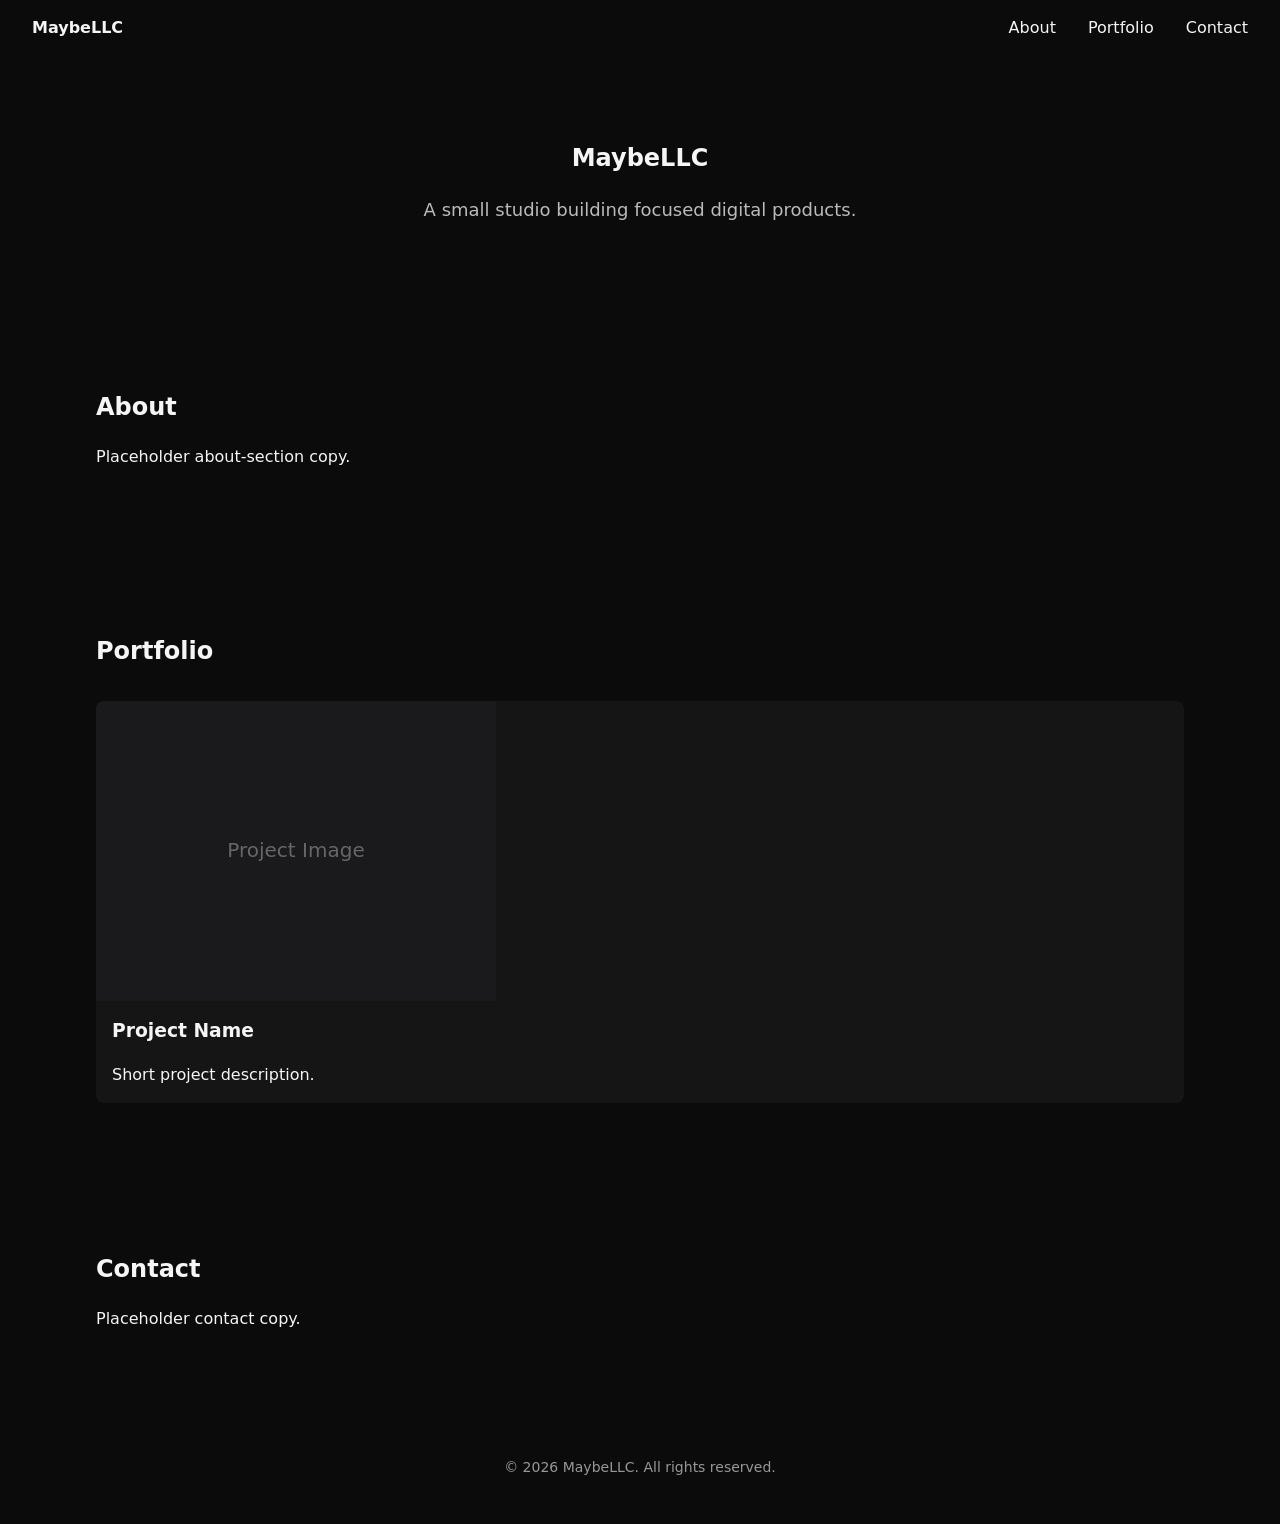
==== index.html @ 2d312c12 "chore: scaffold MaybeLLC.com static site Initial project structure: SEO-baseline single-page HTML/CS" ====
<!doctype html>
<html lang="en">
<head>
  <meta charset="UTF-8">
  <meta name="viewport" content="width=device-width, initial-scale=1.0">
  <title>MaybeLLC — Portfolio &amp; Projects</title>
  <meta name="description" content="MaybeLLC is a small studio building focused digital products. Explore our portfolio of projects and get in touch.">
  <link rel="canonical" href="https://maybellc.com/">

  <!-- Open Graph -->
  <meta property="og:type" content="website">
  <meta property="og:title" content="MaybeLLC — Portfolio &amp; Projects">
  <meta property="og:description" content="MaybeLLC is a small studio building focused digital products. Explore our portfolio of projects and get in touch.">
  <meta property="og:url" content="https://maybellc.com/">
  <meta property="og:image" content="https://maybellc.com/assets/images/og-cover.jpg">
  <meta property="og:site_name" content="MaybeLLC">

  <!-- Twitter Card -->
  <meta name="twitter:card" content="summary_large_image">
  <meta name="twitter:title" content="MaybeLLC — Portfolio &amp; Projects">
  <meta name="twitter:description" content="MaybeLLC is a small studio building focused digital products. Explore our portfolio of projects and get in touch.">
  <meta name="twitter:image" content="https://maybellc.com/assets/images/og-cover.jpg">

  <!-- Icons / manifest -->
  <link rel="icon" href="/assets/images/favicon.ico" sizes="any">
  <link rel="icon" href="/assets/images/favicon.svg" type="image/svg+xml">
  <link rel="apple-touch-icon" href="/assets/images/apple-touch-icon.png">
  <link rel="manifest" href="/site.webmanifest">
  <meta name="theme-color" content="#0b0b0c">

  <link rel="stylesheet" href="/assets/css/styles.css">

  <!-- JSON-LD: Organization -->
  <script type="application/ld+json">
  {
    "@context": "https://schema.org",
    "@type": "Organization",
    "name": "MaybeLLC",
    "url": "https://maybellc.com/",
    "logo": "https://maybellc.com/assets/images/logo.png"
  }
  </script>
</head>
<body>
  <a class="skip-link" href="#main">Skip to content</a>

  <header class="site-header">
    <nav class="site-nav" aria-label="Primary">
      <a class="site-nav__brand" href="#top">MaybeLLC</a>
      <ul class="site-nav__links">
        <li><a href="#about">About</a></li>
        <li><a href="#portfolio">Portfolio</a></li>
        <li><a href="#contact">Contact</a></li>
      </ul>
    </nav>
  </header>

  <main id="main">
    <section id="top" class="hero">
      <h1>MaybeLLC</h1>
      <p class="hero__tagline"><!-- TODO(content): replace with real tagline — see TODO.md --> A small studio building focused digital products.</p>
    </section>

    <section id="about" class="about">
      <h2>About</h2>
      <p><!-- TODO(content): replace with real about copy — see TODO.md --> Placeholder about-section copy.</p>
    </section>

    <section id="portfolio" class="portfolio">
      <h2>Portfolio</h2>
      <ul class="portfolio__grid">
        <!-- TODO(content): replace with real projects — see TODO.md -->
        <li class="portfolio__item">
          <img src="/assets/images/portfolio/placeholder.svg" alt="Project placeholder" width="400" height="300">
          <h3>Project Name</h3>
          <p>Short project description.</p>
        </li>
      </ul>
    </section>

    <section id="contact" class="contact">
      <h2>Contact</h2>
      <p><!-- TODO(content): replace with real contact details — see TODO.md --> Placeholder contact copy.</p>
    </section>
  </main>

  <footer class="site-footer">
    <p>&copy; <span id="year">2026</span> MaybeLLC. All rights reserved.</p>
  </footer>

  <script src="/assets/js/main.js" defer></script>
</body>
</html>
---- assets/css/styles.css ----
/* MaybeLLC.com — base styles.
   Palette/spacing/typography are placeholders until the Claude Design
   mockup is imported (see docs/DECISIONS.md D-01 and STATUS.md). */

:root {
  --color-bg: #0b0b0c;
  --color-fg: #f5f5f5;
  --color-accent: #4f8cff;
  --space-1: 0.5rem;
  --space-2: 1rem;
  --space-3: 2rem;
  --space-4: 4rem;
  --font-body: system-ui, -apple-system, "Segoe UI", Roboto, sans-serif;
}

* {
  box-sizing: border-box;
}

html {
  scroll-behavior: smooth;
}

body {
  margin: 0;
  font-family: var(--font-body);
  background: var(--color-bg);
  color: var(--color-fg);
  line-height: 1.5;
}

img {
  max-width: 100%;
  height: auto;
  display: block;
}

.skip-link {
  position: absolute;
  left: -9999px;
  top: auto;
}
.skip-link:focus {
  left: var(--space-2);
  top: var(--space-2);
  background: var(--color-accent);
  color: #fff;
  padding: var(--space-1) var(--space-2);
  z-index: 100;
}

.site-header {
  padding: var(--space-2) var(--space-3);
}

.site-nav {
  display: flex;
  align-items: center;
  justify-content: space-between;
  flex-wrap: wrap;
  gap: var(--space-2);
}

.site-nav__brand {
  color: inherit;
  text-decoration: none;
  font-weight: 700;
}

.site-nav__links {
  list-style: none;
  display: flex;
  gap: var(--space-3);
  margin: 0;
  padding: 0;
}

.site-nav__links a {
  color: inherit;
  text-decoration: none;
}
.site-nav__links a:hover,
.site-nav__links a:focus-visible {
  text-decoration: underline;
}

main section {
  padding: var(--space-4) var(--space-3);
  max-width: 72rem;
  margin: 0 auto;
}

.hero {
  text-align: center;
  padding-top: var(--space-4);
}

.hero__tagline {
  color: rgba(245, 245, 245, 0.75);
  font-size: 1.125rem;
}

.portfolio__grid {
  list-style: none;
  display: grid;
  grid-template-columns: repeat(auto-fit, minmax(16rem, 1fr));
  gap: var(--space-3);
  margin: var(--space-3) 0 0;
  padding: 0;
}

.portfolio__item {
  background: rgba(255, 255, 255, 0.04);
  border-radius: 0.5rem;
  overflow: hidden;
}
.portfolio__item h3,
.portfolio__item p {
  padding: 0 var(--space-2);
}
.portfolio__item h3 {
  margin-top: var(--space-2);
}
.portfolio__item p {
  margin-bottom: var(--space-2);
}

.site-footer {
  text-align: center;
  padding: var(--space-3);
  color: rgba(245, 245, 245, 0.6);
  font-size: 0.875rem;
}

.not-found {
  text-align: center;
  padding: var(--space-4) var(--space-3);
}

@media (max-width: 768px) {
  .site-nav__links {
    gap: var(--space-2);
  }
  main section {
    padding: var(--space-3) var(--space-2);
  }
}
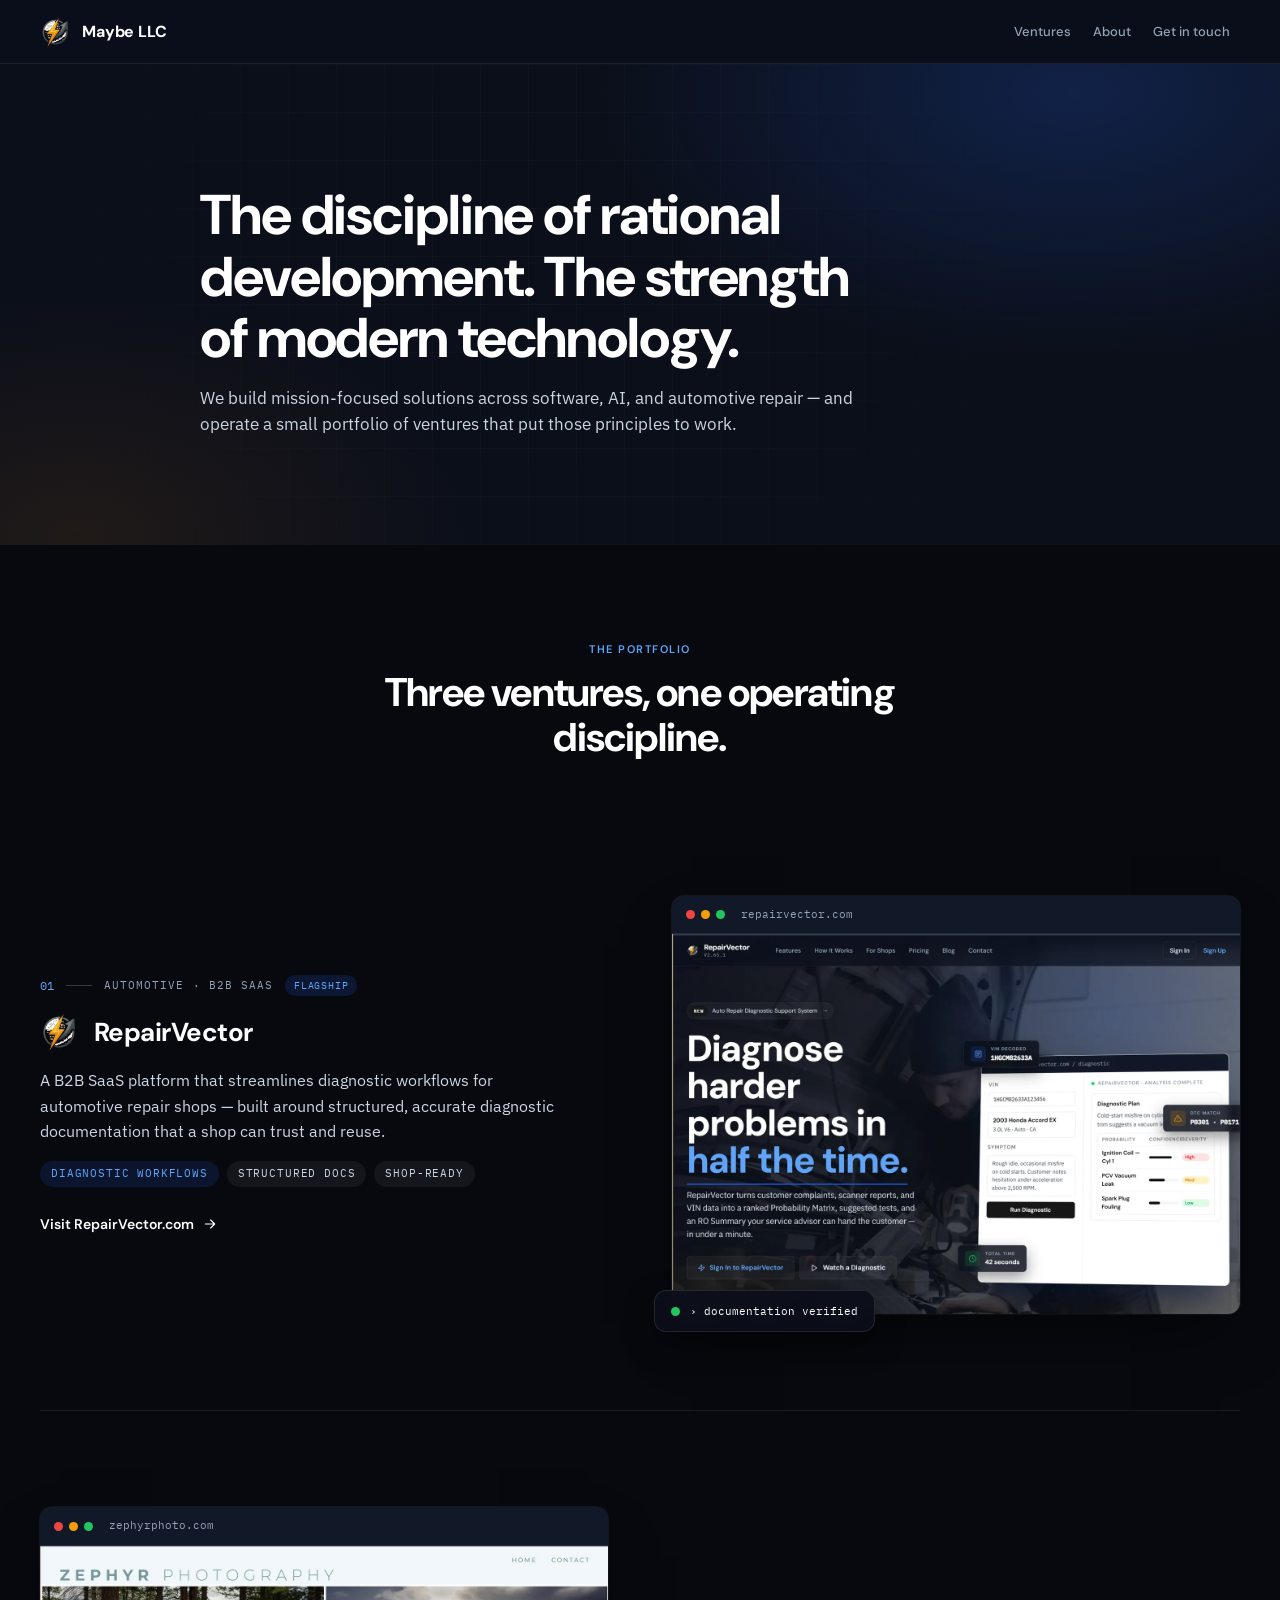
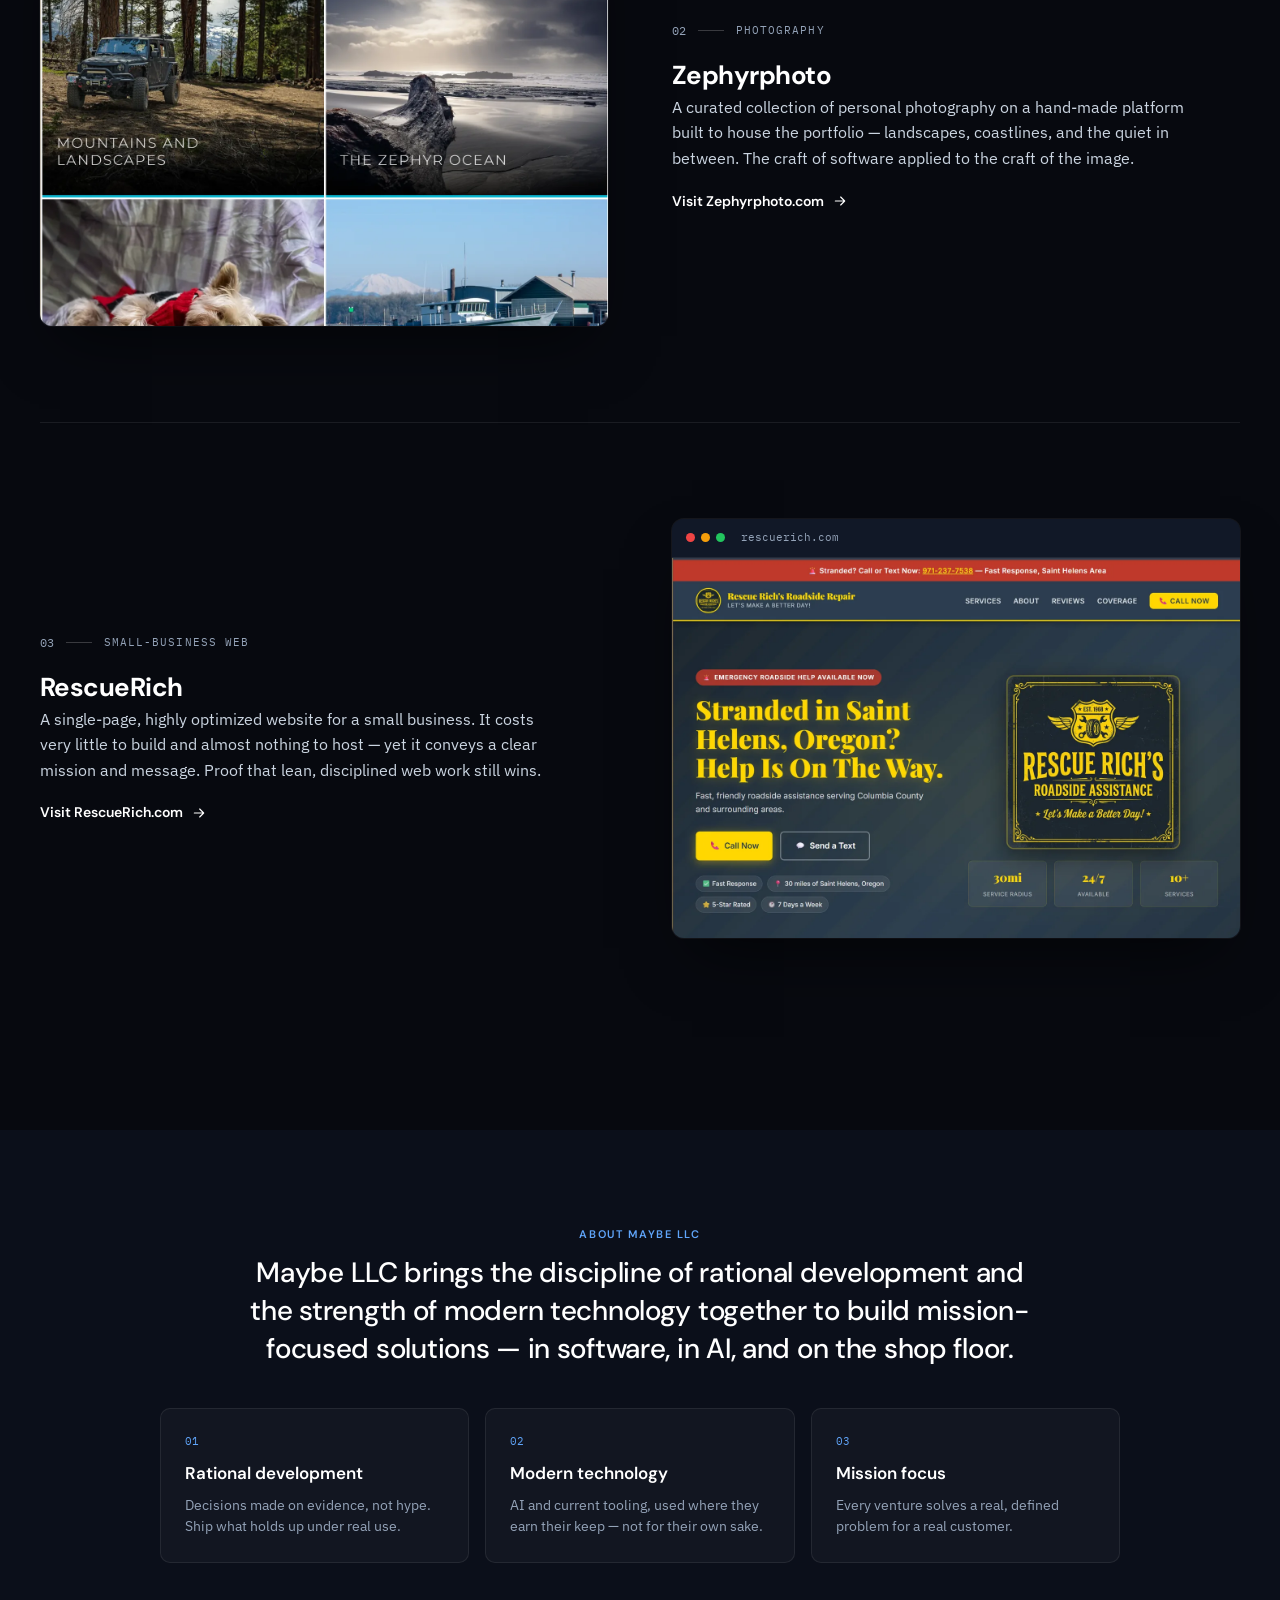
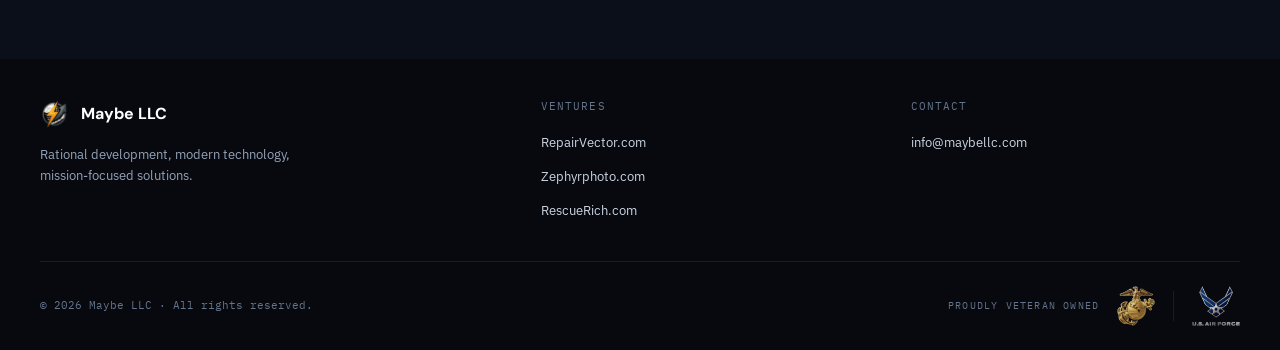
==== commit 60c4ad94: "content: add landing page files missing from prior commit The prior commit captured only the placeho" ====
--- a/index.html
+++ b/index.html
@@ -3,30 +3,35 @@
 <head>
   <meta charset="UTF-8">
   <meta name="viewport" content="width=device-width, initial-scale=1.0">
-  <title>MaybeLLC — Portfolio &amp; Projects</title>
-  <meta name="description" content="MaybeLLC is a small studio building focused digital products. Explore our portfolio of projects and get in touch.">
+  <title>Maybe LLC — Rational development, modern technology</title>
+  <meta name="description" content="Maybe LLC builds mission-focused solutions in software, AI, and automotive repair, and operates RepairVector, Zephyrphoto, and RescueRich.">
   <link rel="canonical" href="https://maybellc.com/">
 
   <!-- Open Graph -->
   <meta property="og:type" content="website">
-  <meta property="og:title" content="MaybeLLC — Portfolio &amp; Projects">
-  <meta property="og:description" content="MaybeLLC is a small studio building focused digital products. Explore our portfolio of projects and get in touch.">
+  <meta property="og:title" content="Maybe LLC — Rational development, modern technology">
+  <meta property="og:description" content="Maybe LLC builds mission-focused solutions in software, AI, and automotive repair, and operates RepairVector, Zephyrphoto, and RescueRich.">
   <meta property="og:url" content="https://maybellc.com/">
   <meta property="og:image" content="https://maybellc.com/assets/images/og-cover.jpg">
-  <meta property="og:site_name" content="MaybeLLC">
+  <meta property="og:site_name" content="Maybe LLC">
 
   <!-- Twitter Card -->
   <meta name="twitter:card" content="summary_large_image">
-  <meta name="twitter:title" content="MaybeLLC — Portfolio &amp; Projects">
-  <meta name="twitter:description" content="MaybeLLC is a small studio building focused digital products. Explore our portfolio of projects and get in touch.">
+  <meta name="twitter:title" content="Maybe LLC — Rational development, modern technology">
+  <meta name="twitter:description" content="Maybe LLC builds mission-focused solutions in software, AI, and automotive repair, and operates RepairVector, Zephyrphoto, and RescueRich.">
   <meta name="twitter:image" content="https://maybellc.com/assets/images/og-cover.jpg">
 
   <!-- Icons / manifest -->
   <link rel="icon" href="/assets/images/favicon.ico" sizes="any">
-  <link rel="icon" href="/assets/images/favicon.svg" type="image/svg+xml">
   <link rel="apple-touch-icon" href="/assets/images/apple-touch-icon.png">
   <link rel="manifest" href="/site.webmanifest">
-  <meta name="theme-color" content="#0b0b0c">
+  <meta name="theme-color" content="#0b0f1a">
+
+  <!-- Fonts: Google Fonts CDN. If unreachable the page still reads fine —
+       every font-family declaration falls back to the system sans stack. -->
+  <link rel="preconnect" href="https://fonts.googleapis.com">
+  <link rel="preconnect" href="https://fonts.gstatic.com" crossorigin>
+  <link rel="stylesheet" href="https://fonts.googleapis.com/css2?family=DM+Sans:wght@500;600;700&amp;family=IBM+Plex+Sans:wght@400;500;600&amp;family=IBM+Plex+Mono:wght@400;500&amp;display=swap">
 
   <link rel="stylesheet" href="/assets/css/styles.css">
 
@@ -35,9 +40,10 @@
   {
     "@context": "https://schema.org",
     "@type": "Organization",
-    "name": "MaybeLLC",
+    "name": "Maybe LLC",
     "url": "https://maybellc.com/",
-    "logo": "https://maybellc.com/assets/images/logo.png"
+    "logo": "https://maybellc.com/assets/images/logo.webp",
+    "email": "info@maybellc.com"
   }
   </script>
 </head>
@@ -46,46 +52,195 @@
 
   <header class="site-header">
     <nav class="site-nav" aria-label="Primary">
-      <a class="site-nav__brand" href="#top">MaybeLLC</a>
+      <a class="site-nav__brand" href="#top">
+        <img src="/assets/images/logo.webp" alt="" width="256" height="256">
+        Maybe&nbsp;LLC
+      </a>
       <ul class="site-nav__links">
+        <li><a href="#ventures">Ventures</a></li>
         <li><a href="#about">About</a></li>
-        <li><a href="#portfolio">Portfolio</a></li>
-        <li><a href="#contact">Contact</a></li>
+        <li><a href="mailto:info@maybellc.com">Get in touch</a></li>
       </ul>
     </nav>
   </header>
 
   <main id="main">
     <section id="top" class="hero">
-      <h1>MaybeLLC</h1>
-      <p class="hero__tagline"><!-- TODO(content): replace with real tagline — see TODO.md --> A small studio building focused digital products.</p>
+      <div class="hero__inner">
+        <h1 class="hero__title">The discipline of rational development. The strength of modern technology.</h1>
+        <p class="hero__lede">We build mission-focused solutions across software, AI, and automotive repair &mdash; and operate a small portfolio of ventures that put those principles to work.</p>
+      </div>
     </section>
 
-    <section id="about" class="about">
-      <h2>About</h2>
-      <p><!-- TODO(content): replace with real about copy — see TODO.md --> Placeholder about-section copy.</p>
-    </section>
-
-    <section id="portfolio" class="portfolio">
-      <h2>Portfolio</h2>
-      <ul class="portfolio__grid">
-        <!-- TODO(content): replace with real projects — see TODO.md -->
-        <li class="portfolio__item">
-          <img src="/assets/images/portfolio/placeholder.svg" alt="Project placeholder" width="400" height="300">
-          <h3>Project Name</h3>
-          <p>Short project description.</p>
+    <section id="ventures" class="section section--alt">
+      <div class="section__head">
+        <div class="eyebrow">The Portfolio</div>
+        <h2 class="section__title">Three ventures, one operating discipline.</h2>
+      </div>
+
+      <ul class="ventures__list">
+        <li>
+          <article class="venture venture--featured">
+            <div class="venture__content">
+              <div class="venture__meta">
+                <span class="venture__index">01</span>
+                <span class="venture__rule"></span>
+                <span class="venture__category">Automotive &middot; B2B SaaS</span>
+                <span class="venture__flag">Flagship</span>
+              </div>
+              <div class="venture__brand">
+                <img src="/assets/images/logo.webp" alt="" width="256" height="256">
+                <h3 class="venture__title">RepairVector</h3>
+              </div>
+              <p class="venture__desc">A B2B SaaS platform that streamlines diagnostic workflows for automotive repair shops &mdash; built around structured, accurate diagnostic documentation that a shop can trust and reuse.</p>
+              <ul class="venture__tags">
+                <li>Diagnostic Workflows</li>
+                <li>Structured Docs</li>
+                <li>Shop-ready</li>
+              </ul>
+              <a class="venture__link" href="https://repairvector.com" target="_blank" rel="noopener">
+                Visit RepairVector.com
+                <svg width="16" height="16" viewBox="0 0 24 24" fill="none" stroke="currentColor" stroke-width="1.75" stroke-linecap="round" stroke-linejoin="round" aria-hidden="true"><path d="M5 12h14M13 6l6 6-6 6"/></svg>
+              </a>
+            </div>
+            <div class="venture__preview">
+              <div class="venture__frame">
+                <div class="venture__browser-bar">
+                  <span class="venture__dot venture__dot--fault"></span>
+                  <span class="venture__dot venture__dot--signal"></span>
+                  <span class="venture__dot venture__dot--clear"></span>
+                  <span class="venture__url">repairvector.com</span>
+                </div>
+                <img src="/assets/images/portfolio/repairvector.webp" alt="RepairVector diagnostic platform" width="1400" height="1147">
+              </div>
+              <div class="venture__badge">
+                <span class="venture__dot venture__dot--clear"></span>
+                &rsaquo; documentation verified
+              </div>
+            </div>
+          </article>
+        </li>
+
+        <li>
+          <article class="venture venture--reversed">
+            <div class="venture__content">
+              <div class="venture__meta">
+                <span class="venture__index">02</span>
+                <span class="venture__rule"></span>
+                <span class="venture__category">Photography</span>
+              </div>
+              <h3 class="venture__title">Zephyrphoto</h3>
+              <p class="venture__desc">A curated collection of personal photography on a hand-made platform built to house the portfolio &mdash; landscapes, coastlines, and the quiet in between. The craft of software applied to the craft of the image.</p>
+              <a class="venture__link" href="https://zephyrphoto.com" target="_blank" rel="noopener">
+                Visit Zephyrphoto.com
+                <svg width="16" height="16" viewBox="0 0 24 24" fill="none" stroke="currentColor" stroke-width="1.75" stroke-linecap="round" stroke-linejoin="round" aria-hidden="true"><path d="M5 12h14M13 6l6 6-6 6"/></svg>
+              </a>
+            </div>
+            <div class="venture__preview">
+              <div class="venture__frame">
+                <div class="venture__browser-bar">
+                  <span class="venture__dot venture__dot--fault"></span>
+                  <span class="venture__dot venture__dot--signal"></span>
+                  <span class="venture__dot venture__dot--clear"></span>
+                  <span class="venture__url">zephyrphoto.com</span>
+                </div>
+                <img src="/assets/images/portfolio/zephyr.webp" alt="Zephyr Photography portfolio" width="1400" height="1154">
+              </div>
+            </div>
+          </article>
+        </li>
+
+        <li>
+          <article class="venture">
+            <div class="venture__content">
+              <div class="venture__meta">
+                <span class="venture__index">03</span>
+                <span class="venture__rule"></span>
+                <span class="venture__category">Small-business Web</span>
+              </div>
+              <h3 class="venture__title">RescueRich</h3>
+              <p class="venture__desc">A single-page, highly optimized website for a small business. It costs very little to build and almost nothing to host &mdash; yet it conveys a clear mission and message. Proof that lean, disciplined web work still wins.</p>
+              <a class="venture__link" href="https://rescuerich.com" target="_blank" rel="noopener">
+                Visit RescueRich.com
+                <svg width="16" height="16" viewBox="0 0 24 24" fill="none" stroke="currentColor" stroke-width="1.75" stroke-linecap="round" stroke-linejoin="round" aria-hidden="true"><path d="M5 12h14M13 6l6 6-6 6"/></svg>
+              </a>
+            </div>
+            <div class="venture__preview">
+              <div class="venture__frame">
+                <div class="venture__browser-bar">
+                  <span class="venture__dot venture__dot--fault"></span>
+                  <span class="venture__dot venture__dot--signal"></span>
+                  <span class="venture__dot venture__dot--clear"></span>
+                  <span class="venture__url">rescuerich.com</span>
+                </div>
+                <img src="/assets/images/portfolio/rescuerich.webp" alt="Rescue Rich's Roadside Assistance" width="1400" height="936">
+              </div>
+            </div>
+          </article>
         </li>
       </ul>
     </section>
 
-    <section id="contact" class="contact">
-      <h2>Contact</h2>
-      <p><!-- TODO(content): replace with real contact details — see TODO.md --> Placeholder contact copy.</p>
+    <section id="about" class="section">
+      <div class="about__intro">
+        <div class="eyebrow">About Maybe LLC</div>
+        <h2 class="about__statement">Maybe LLC brings the discipline of rational development and the strength of modern technology together to build mission-focused solutions &mdash; in software, in AI, and on the shop floor.</h2>
+      </div>
+      <ul class="about__pillars">
+        <li class="about__pillar">
+          <div class="about__pillar-index">01</div>
+          <h3>Rational development</h3>
+          <p>Decisions made on evidence, not hype. Ship what holds up under real use.</p>
+        </li>
+        <li class="about__pillar">
+          <div class="about__pillar-index">02</div>
+          <h3>Modern technology</h3>
+          <p>AI and current tooling, used where they earn their keep &mdash; not for their own sake.</p>
+        </li>
+        <li class="about__pillar">
+          <div class="about__pillar-index">03</div>
+          <h3>Mission focus</h3>
+          <p>Every venture solves a real, defined problem for a real customer.</p>
+        </li>
+      </ul>
     </section>
   </main>
 
   <footer class="site-footer">
-    <p>&copy; <span id="year">2026</span> MaybeLLC. All rights reserved.</p>
+    <div class="site-footer__inner">
+      <div class="site-footer__grid">
+        <div>
+          <div class="site-footer__brand">
+            <img src="/assets/images/logo.webp" alt="" width="256" height="256">
+            Maybe&nbsp;LLC
+          </div>
+          <p class="site-footer__tagline">Rational development, modern technology, mission-focused solutions.</p>
+        </div>
+        <nav aria-label="Ventures">
+          <div class="site-footer__label">Ventures</div>
+          <ul class="site-footer__links">
+            <li><a href="https://repairvector.com" target="_blank" rel="noopener">RepairVector.com</a></li>
+            <li><a href="https://zephyrphoto.com" target="_blank" rel="noopener">Zephyrphoto.com</a></li>
+            <li><a href="https://rescuerich.com" target="_blank" rel="noopener">RescueRich.com</a></li>
+          </ul>
+        </nav>
+        <div class="site-footer__contact">
+          <div class="site-footer__label">Contact</div>
+          <a href="mailto:info@maybellc.com">info@maybellc.com</a>
+        </div>
+      </div>
+      <div class="site-footer__bottom">
+        <span class="site-footer__copyright">&copy; <span id="year">2026</span> Maybe LLC &middot; All rights reserved.</span>
+        <div class="site-footer__veteran">
+          <span class="site-footer__veteran-label">Proudly veteran owned</span>
+          <div class="site-footer__badges">
+            <img src="/assets/images/veteran/usmc.webp" alt="United States Marine Corps" title="U.S. Marine Corps — Veteran Owned" width="287" height="300">
+            <span class="site-footer__badge-divider"></span>
+            <img src="/assets/images/veteran/usaf.webp" alt="United States Air Force" title="U.S. Air Force — Veteran Owned" width="357" height="300">
+          </div>
+        </div>
+      </div>
+    </div>
   </footer>
 
   <script src="/assets/js/main.js" defer></script>
--- a/assets/css/styles.css
+++ b/assets/css/styles.css
@@ -1,16 +1,42 @@
-/* MaybeLLC.com — base styles.
-   Palette/spacing/typography are placeholders until the Claude Design
-   mockup is imported (see docs/DECISIONS.md D-01 and STATUS.md). */
+/* Maybe LLC — base styles.
+   Tokens are a focused subset of the Claude Design export's design
+   system (colors_and_type.css), scoped to what this one page needs. */
 
 :root {
-  --color-bg: #0b0b0c;
-  --color-fg: #f5f5f5;
-  --color-accent: #4f8cff;
+  /* type families */
+  --font-display: "DM Sans", ui-sans-serif, system-ui, sans-serif;
+  --font-body: "IBM Plex Sans", ui-sans-serif, system-ui, sans-serif;
+  --font-mono: "IBM Plex Mono", ui-monospace, "SFMono-Regular", Menlo, monospace;
+
+  /* garage (dark shell) */
+  --garage-950: #07090f;
+  --garage-940: #0b0f1a;
+  --garage-900: #111827;
+
+  /* torque (brand blue) */
+  --torque-500: #2563eb;
+  --torque-400: #60a5fa;
+
+  /* status accents */
+  --signal-400: #f59e0b;
+  --fault-500: #ef4444;
+  --clear-500: #22c55e;
+
+  /* panel (text hierarchy, on dark) */
+  --panel-300: #cbd5e1;
+  --panel-400: #94a3b8;
+  --panel-500: #64748b;
+
+  --border-on-dark: rgba(255, 255, 255, 0.08);
+  --radius-card: 12px;
+  --radius-chip: 9999px;
+
   --space-1: 0.5rem;
   --space-2: 1rem;
-  --space-3: 2rem;
-  --space-4: 4rem;
-  --font-body: system-ui, -apple-system, "Segoe UI", Roboto, sans-serif;
+  --space-3: 1.5rem;
+  --space-4: 2.5rem;
+  --space-5: 4rem;
+  --space-6: 6rem;
 }
 
 * {
@@ -24,8 +50,8 @@
 body {
   margin: 0;
   font-family: var(--font-body);
-  background: var(--color-bg);
-  color: var(--color-fg);
+  background: var(--garage-940);
+  color: var(--panel-300);
   line-height: 1.5;
 }
 
@@ -35,113 +61,629 @@
   display: block;
 }
 
+a {
+  text-decoration: none;
+}
+
+:focus-visible {
+  outline: 2px solid var(--torque-400);
+  outline-offset: 2px;
+  border-radius: 2px;
+}
+
 .skip-link {
   position: absolute;
   left: -9999px;
   top: auto;
 }
-.skip-link:focus {
+.skip-link:focus-visible {
   left: var(--space-2);
   top: var(--space-2);
-  background: var(--color-accent);
+  z-index: 100;
+  background: var(--torque-500);
   color: #fff;
   padding: var(--space-1) var(--space-2);
-  z-index: 100;
-}
+  border-radius: 4px;
+}
+
+/* ===== nav ===== */
 
 .site-header {
-  padding: var(--space-2) var(--space-3);
+  position: sticky;
+  top: 0;
+  z-index: 50;
 }
 
 .site-nav {
   display: flex;
   align-items: center;
   justify-content: space-between;
-  flex-wrap: wrap;
   gap: var(--space-2);
+  height: 64px;
+  padding: 0 var(--space-3);
+  background: rgba(11, 15, 26, 0.82);
+  backdrop-filter: saturate(150%) blur(14px);
+  -webkit-backdrop-filter: saturate(150%) blur(14px);
+  border-bottom: 1px solid var(--border-on-dark);
 }
 
 .site-nav__brand {
-  color: inherit;
-  text-decoration: none;
+  display: flex;
+  align-items: center;
+  gap: 10px;
+  color: #fff;
+  font-family: var(--font-display);
   font-weight: 700;
+  font-size: 16px;
+  letter-spacing: -0.01em;
+}
+
+.site-nav__brand img {
+  width: 32px;
+  height: 32px;
+  object-fit: contain;
 }
 
 .site-nav__links {
   list-style: none;
   display: flex;
+  align-items: center;
+  gap: 2px;
+  margin: 0;
+  padding: 0;
+}
+
+.site-nav__links a {
+  display: inline-block;
+  font-family: var(--font-display);
+  font-weight: 500;
+  font-size: 13px;
+  color: var(--panel-400);
+  padding: 8px 10px;
+  border-radius: 5px;
+  transition: color 150ms, background 150ms;
+}
+.site-nav__links a:hover {
+  color: #fff;
+  background: rgba(255, 255, 255, 0.06);
+}
+
+/* ===== hero ===== */
+
+.hero {
+  position: relative;
+  overflow: hidden;
+  background:
+    radial-gradient(680px 380px at 84% 6%, rgba(37, 99, 235, 0.22), transparent 70%),
+    radial-gradient(560px 340px at 6% 98%, rgba(217, 119, 6, 0.1), transparent 70%),
+    var(--garage-940);
+}
+.hero::before {
+  content: "";
+  position: absolute;
+  inset: 0;
+  background-image: linear-gradient(rgba(255, 255, 255, 0.028) 1px, transparent 1px),
+    linear-gradient(90deg, rgba(255, 255, 255, 0.028) 1px, transparent 1px);
+  background-size: 48px 48px;
+  -webkit-mask-image: radial-gradient(circle at 42% 42%, #000 0%, transparent 72%);
+  mask-image: radial-gradient(circle at 42% 42%, #000 0%, transparent 72%);
+}
+
+.hero__inner {
+  position: relative;
+  max-width: 960px;
+  margin: 0 auto;
+  padding: var(--space-5) var(--space-3) var(--space-4);
+}
+
+.hero__title {
+  font-family: var(--font-display);
+  font-weight: 700;
+  font-size: 34px;
+  line-height: 1.1;
+  letter-spacing: -0.02em;
+  color: #fff;
+  margin: 0 0 var(--space-2);
+  text-wrap: balance;
+}
+
+.hero__lede {
+  font-size: 17px;
+  line-height: 1.55;
+  color: var(--panel-300);
+  margin: 0;
+  max-width: 680px;
+}
+
+/* ===== section shell ===== */
+
+.section {
+  padding: var(--space-5) var(--space-3);
+}
+.section--alt {
+  background: var(--garage-950);
+}
+
+.section__head {
+  text-align: center;
+  max-width: 640px;
+  margin: 0 auto var(--space-4);
+}
+
+.eyebrow {
+  font-family: var(--font-display);
+  font-weight: 600;
+  font-size: 11px;
+  text-transform: uppercase;
+  letter-spacing: 0.14em;
+  color: var(--torque-400);
+  margin-bottom: 12px;
+}
+
+.section__title {
+  font-family: var(--font-display);
+  font-weight: 700;
+  font-size: 28px;
+  line-height: 1.12;
+  letter-spacing: -0.02em;
+  color: #fff;
+  margin: 0;
+}
+
+/* ===== ventures ===== */
+
+.ventures__list {
+  max-width: 1200px;
+  margin: 0 auto;
+  list-style: none;
+  padding: 0;
+}
+
+.venture {
+  display: flex;
+  flex-direction: column;
   gap: var(--space-3);
-  margin: 0;
+  padding: var(--space-4) 0;
+  border-bottom: 1px solid var(--border-on-dark);
+}
+.ventures__list > li:last-child .venture {
+  border-bottom: none;
+}
+
+.venture__meta {
+  display: flex;
+  align-items: center;
+  flex-wrap: wrap;
+  gap: 12px;
+  margin-bottom: var(--space-2);
+}
+
+.venture__index {
+  font-family: var(--font-mono);
+  font-size: 12px;
+  color: var(--panel-400);
+}
+.venture--featured .venture__index {
+  color: var(--torque-400);
+}
+
+.venture__rule {
+  width: 26px;
+  height: 1px;
+  background: rgba(255, 255, 255, 0.2);
+}
+
+.venture__category {
+  font-family: var(--font-mono);
+  font-size: 10.5px;
+  text-transform: uppercase;
+  letter-spacing: 0.1em;
+  color: var(--panel-400);
+}
+
+.venture__flag {
+  font-family: var(--font-mono);
+  font-size: 10px;
+  text-transform: uppercase;
+  letter-spacing: 0.08em;
+  color: var(--torque-400);
+  padding: 3px 9px;
+  border-radius: var(--radius-chip);
+  background: rgba(37, 99, 235, 0.16);
+}
+
+.venture__brand {
+  display: flex;
+  align-items: center;
+  gap: 14px;
+  margin-bottom: var(--space-2);
+}
+.venture__brand img {
+  width: 40px;
+  height: 40px;
+  object-fit: contain;
+}
+
+.venture__title {
+  font-family: var(--font-display);
+  font-weight: 700;
+  font-size: 26px;
+  letter-spacing: -0.02em;
+  color: #fff;
+  margin: 0;
+}
+
+.venture__desc {
+  font-size: 16px;
+  line-height: 1.6;
+  color: var(--panel-300);
+  margin: 0 0 var(--space-2);
+  max-width: 520px;
+}
+
+.venture__tags {
+  list-style: none;
+  display: flex;
+  flex-wrap: wrap;
+  gap: 8px;
+  margin: 0 0 var(--space-3);
   padding: 0;
 }
-
-.site-nav__links a {
-  color: inherit;
-  text-decoration: none;
-}
-.site-nav__links a:hover,
-.site-nav__links a:focus-visible {
-  text-decoration: underline;
-}
-
-main section {
-  padding: var(--space-4) var(--space-3);
-  max-width: 72rem;
+.venture__tags li {
+  font-family: var(--font-mono);
+  font-size: 10.5px;
+  text-transform: uppercase;
+  letter-spacing: 0.08em;
+  color: var(--panel-300);
+  padding: 5px 11px;
+  border-radius: var(--radius-chip);
+  background: rgba(255, 255, 255, 0.05);
+}
+.venture--featured .venture__tags li:first-child {
+  color: var(--torque-400);
+  background: rgba(37, 99, 235, 0.14);
+}
+
+.venture__link {
+  display: inline-flex;
+  align-items: center;
+  gap: 8px;
+  font-family: var(--font-display);
+  font-weight: 600;
+  font-size: 14px;
+  color: #fff;
+  transition: color 150ms;
+}
+.venture__link:hover {
+  color: var(--torque-400);
+}
+.venture__link svg {
+  flex-shrink: 0;
+}
+
+.venture__preview {
+  position: relative;
+}
+
+.venture__frame {
+  border-radius: var(--radius-card);
+  overflow: hidden;
+  background: var(--garage-900);
+  box-shadow: 0 30px 60px -20px rgba(0, 0, 0, 0.6), 0 0 0 1px rgba(255, 255, 255, 0.06);
+}
+
+.venture__browser-bar {
+  display: flex;
+  align-items: center;
+  gap: 6px;
+  padding: 11px 14px;
+  background: var(--garage-900);
+  border-bottom: 1px solid var(--border-on-dark);
+}
+
+.venture__dot {
+  width: 9px;
+  height: 9px;
+  border-radius: 50%;
+}
+.venture__dot--fault {
+  background: var(--fault-500);
+}
+.venture__dot--signal {
+  background: var(--signal-400);
+}
+.venture__dot--clear {
+  background: var(--clear-500);
+}
+
+.venture__url {
+  font-family: var(--font-mono);
+  font-size: 10.5px;
+  color: var(--panel-400);
+  margin-left: 10px;
+}
+
+.venture__frame img {
+  width: 100%;
+  object-fit: cover;
+  object-position: top;
+}
+
+.venture__badge {
+  display: none;
+}
+
+/* ===== about ===== */
+
+.about__intro {
+  max-width: 820px;
   margin: 0 auto;
-}
-
-.hero {
   text-align: center;
-  padding-top: var(--space-4);
-}
-
-.hero__tagline {
-  color: rgba(245, 245, 245, 0.75);
-  font-size: 1.125rem;
-}
-
-.portfolio__grid {
+}
+
+.about__statement {
+  font-family: var(--font-display);
+  font-weight: 500;
+  font-size: 22px;
+  line-height: 1.35;
+  letter-spacing: -0.01em;
+  color: #fff;
+  margin: 0;
+  text-wrap: balance;
+}
+
+.about__pillars {
   list-style: none;
   display: grid;
-  grid-template-columns: repeat(auto-fit, minmax(16rem, 1fr));
-  gap: var(--space-3);
-  margin: var(--space-3) 0 0;
+  grid-template-columns: 1fr;
+  gap: var(--space-2);
+  max-width: 960px;
+  margin: var(--space-4) auto 0;
   padding: 0;
 }
 
-.portfolio__item {
-  background: rgba(255, 255, 255, 0.04);
-  border-radius: 0.5rem;
-  overflow: hidden;
-}
-.portfolio__item h3,
-.portfolio__item p {
-  padding: 0 var(--space-2);
-}
-.portfolio__item h3 {
-  margin-top: var(--space-2);
-}
-.portfolio__item p {
+.about__pillar {
+  padding: var(--space-3);
+  border-radius: 10px;
+  background: rgba(255, 255, 255, 0.03);
+  border: 1px solid var(--border-on-dark);
+}
+
+.about__pillar-index {
+  font-family: var(--font-mono);
+  font-size: 11px;
+  color: var(--torque-400);
+  margin-bottom: 12px;
+}
+
+.about__pillar h3 {
+  font-family: var(--font-display);
+  font-weight: 600;
+  font-size: 17px;
+  color: #fff;
+  margin: 0 0 8px;
+}
+
+.about__pillar p {
+  font-size: 13.5px;
+  line-height: 1.6;
+  color: var(--panel-400);
+  margin: 0;
+}
+
+/* ===== footer ===== */
+
+.site-footer {
+  background: var(--garage-950);
+  padding: var(--space-4) var(--space-3) var(--space-3);
+}
+
+.site-footer__inner {
+  max-width: 1200px;
+  margin: 0 auto;
+}
+
+.site-footer__grid {
+  display: grid;
+  grid-template-columns: 1fr;
+  gap: var(--space-4);
+  padding-bottom: var(--space-4);
+  border-bottom: 1px solid var(--border-on-dark);
+}
+
+.site-footer__brand {
+  display: flex;
+  align-items: center;
+  gap: 11px;
   margin-bottom: var(--space-2);
-}
-
-.site-footer {
-  text-align: center;
-  padding: var(--space-3);
-  color: rgba(245, 245, 245, 0.6);
-  font-size: 0.875rem;
-}
+  color: #fff;
+  font-family: var(--font-display);
+  font-weight: 700;
+  font-size: 16px;
+}
+.site-footer__brand img {
+  width: 30px;
+  height: 30px;
+  object-fit: contain;
+}
+
+.site-footer__tagline {
+  font-size: 13px;
+  line-height: 1.6;
+  color: var(--panel-400);
+  margin: 0;
+  max-width: 300px;
+}
+
+.site-footer__label {
+  font-family: var(--font-mono);
+  font-size: 10.5px;
+  text-transform: uppercase;
+  letter-spacing: 0.1em;
+  color: var(--panel-500);
+  margin-bottom: 14px;
+}
+
+.site-footer__links {
+  list-style: none;
+  display: flex;
+  flex-direction: column;
+  gap: 10px;
+  margin: 0;
+  padding: 0;
+}
+.site-footer__links a {
+  font-size: 13px;
+  color: var(--panel-300);
+}
+.site-footer__links a:hover {
+  color: #fff;
+}
+
+.site-footer__contact a {
+  font-size: 13px;
+  color: var(--panel-300);
+}
+.site-footer__contact a:hover {
+  color: #fff;
+}
+
+.site-footer__bottom {
+  display: flex;
+  flex-direction: column;
+  align-items: flex-start;
+  gap: var(--space-2);
+  padding-top: var(--space-3);
+}
+
+.site-footer__copyright {
+  font-family: var(--font-mono);
+  font-size: 11px;
+  color: var(--panel-500);
+}
+
+.site-footer__veteran {
+  display: flex;
+  align-items: center;
+  gap: 18px;
+  flex-wrap: wrap;
+}
+
+.site-footer__veteran-label {
+  font-family: var(--font-mono);
+  font-size: 10px;
+  text-transform: uppercase;
+  letter-spacing: 0.12em;
+  color: var(--panel-500);
+}
+
+.site-footer__badges {
+  display: flex;
+  align-items: center;
+  gap: 18px;
+}
+.site-footer__badges img {
+  height: 40px;
+  width: auto;
+  object-fit: contain;
+  opacity: 0.82;
+}
+.site-footer__badge-divider {
+  width: 1px;
+  height: 30px;
+  background: var(--border-on-dark);
+}
+
+/* ===== 404 ===== */
 
 .not-found {
   text-align: center;
-  padding: var(--space-4) var(--space-3);
-}
-
-@media (max-width: 768px) {
-  .site-nav__links {
-    gap: var(--space-2);
-  }
-  main section {
-    padding: var(--space-3) var(--space-2);
-  }
-}
+  padding: var(--space-5) var(--space-3);
+}
+.not-found a {
+  color: var(--torque-400);
+}
+
+/* ===== breakpoints (mobile-first — the export defined desktop only) ===== */
+
+@media (min-width: 640px) {
+  .hero__title {
+    font-size: 44px;
+  }
+  .section__title {
+    font-size: 34px;
+  }
+  .about__pillars {
+    grid-template-columns: repeat(3, 1fr);
+  }
+}
+
+@media (min-width: 900px) {
+  .site-nav {
+    padding: 0 var(--space-4);
+  }
+  .hero__inner {
+    padding: 120px var(--space-4) 108px;
+  }
+  .hero__title {
+    font-size: 56px;
+  }
+  .section {
+    padding: var(--space-6) var(--space-4);
+  }
+  .section__title {
+    font-size: 40px;
+  }
+  .about__statement {
+    font-size: 28px;
+  }
+
+  .venture {
+    flex-direction: row;
+    align-items: center;
+    gap: var(--space-5);
+    padding: var(--space-6) 0;
+  }
+  .venture > .venture__content {
+    flex: 1 1 0;
+    min-width: 0;
+  }
+  .venture > .venture__preview {
+    flex: 1 1 0;
+    min-width: 0;
+    max-width: 600px;
+  }
+  .venture--reversed {
+    flex-direction: row-reverse;
+  }
+  .venture__frame img {
+    height: 380px;
+  }
+  .venture__badge {
+    display: flex;
+    align-items: center;
+    gap: 10px;
+    position: absolute;
+    left: -18px;
+    bottom: -18px;
+    padding: 12px 16px;
+    border-radius: var(--radius-card);
+    background: rgba(11, 15, 26, 0.92);
+    border: 1px solid rgba(255, 255, 255, 0.1);
+    backdrop-filter: blur(8px);
+    box-shadow: 0 12px 30px rgba(0, 0, 0, 0.4);
+    font-family: var(--font-mono);
+    font-size: 11px;
+    color: #fff;
+    white-space: nowrap;
+  }
+
+  .site-footer__grid {
+    grid-template-columns: 1.4fr 1fr 1fr;
+  }
+  .site-footer__bottom {
+    flex-direction: row;
+    align-items: center;
+    justify-content: space-between;
+  }
+}
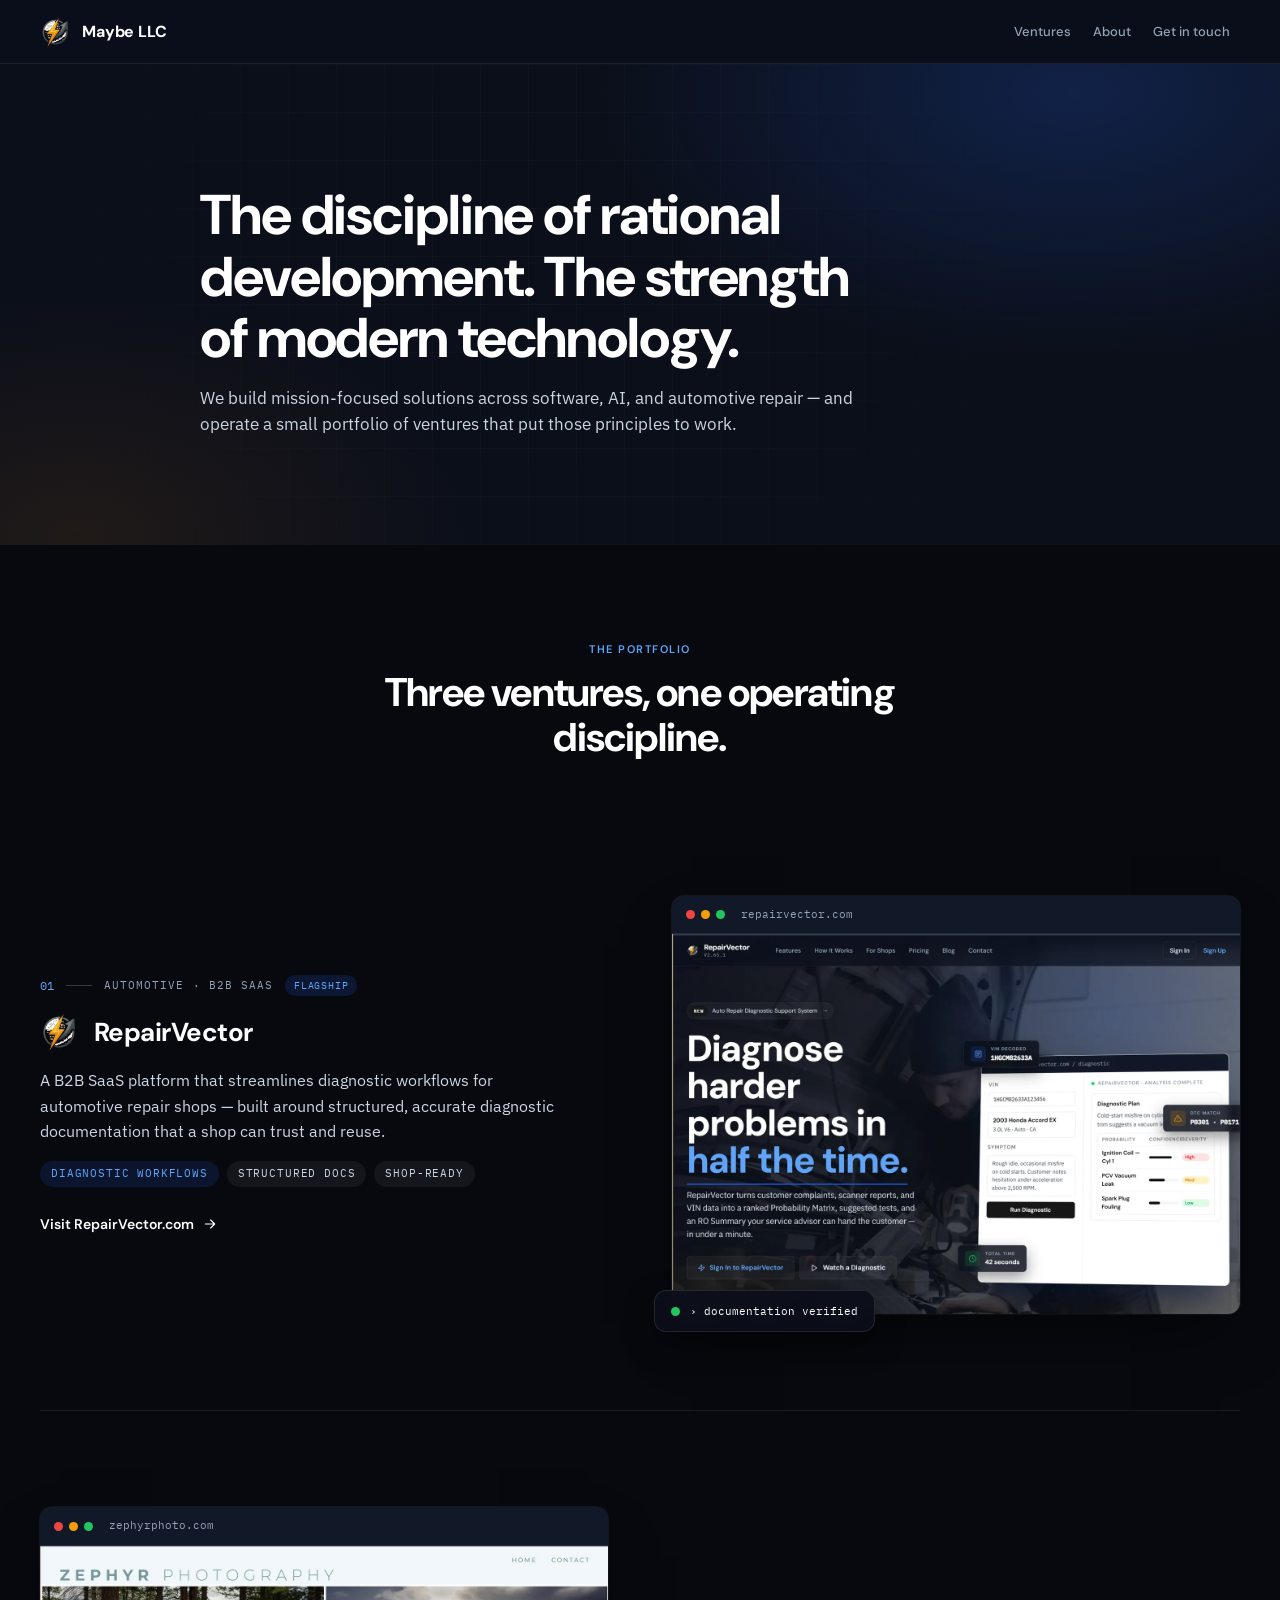
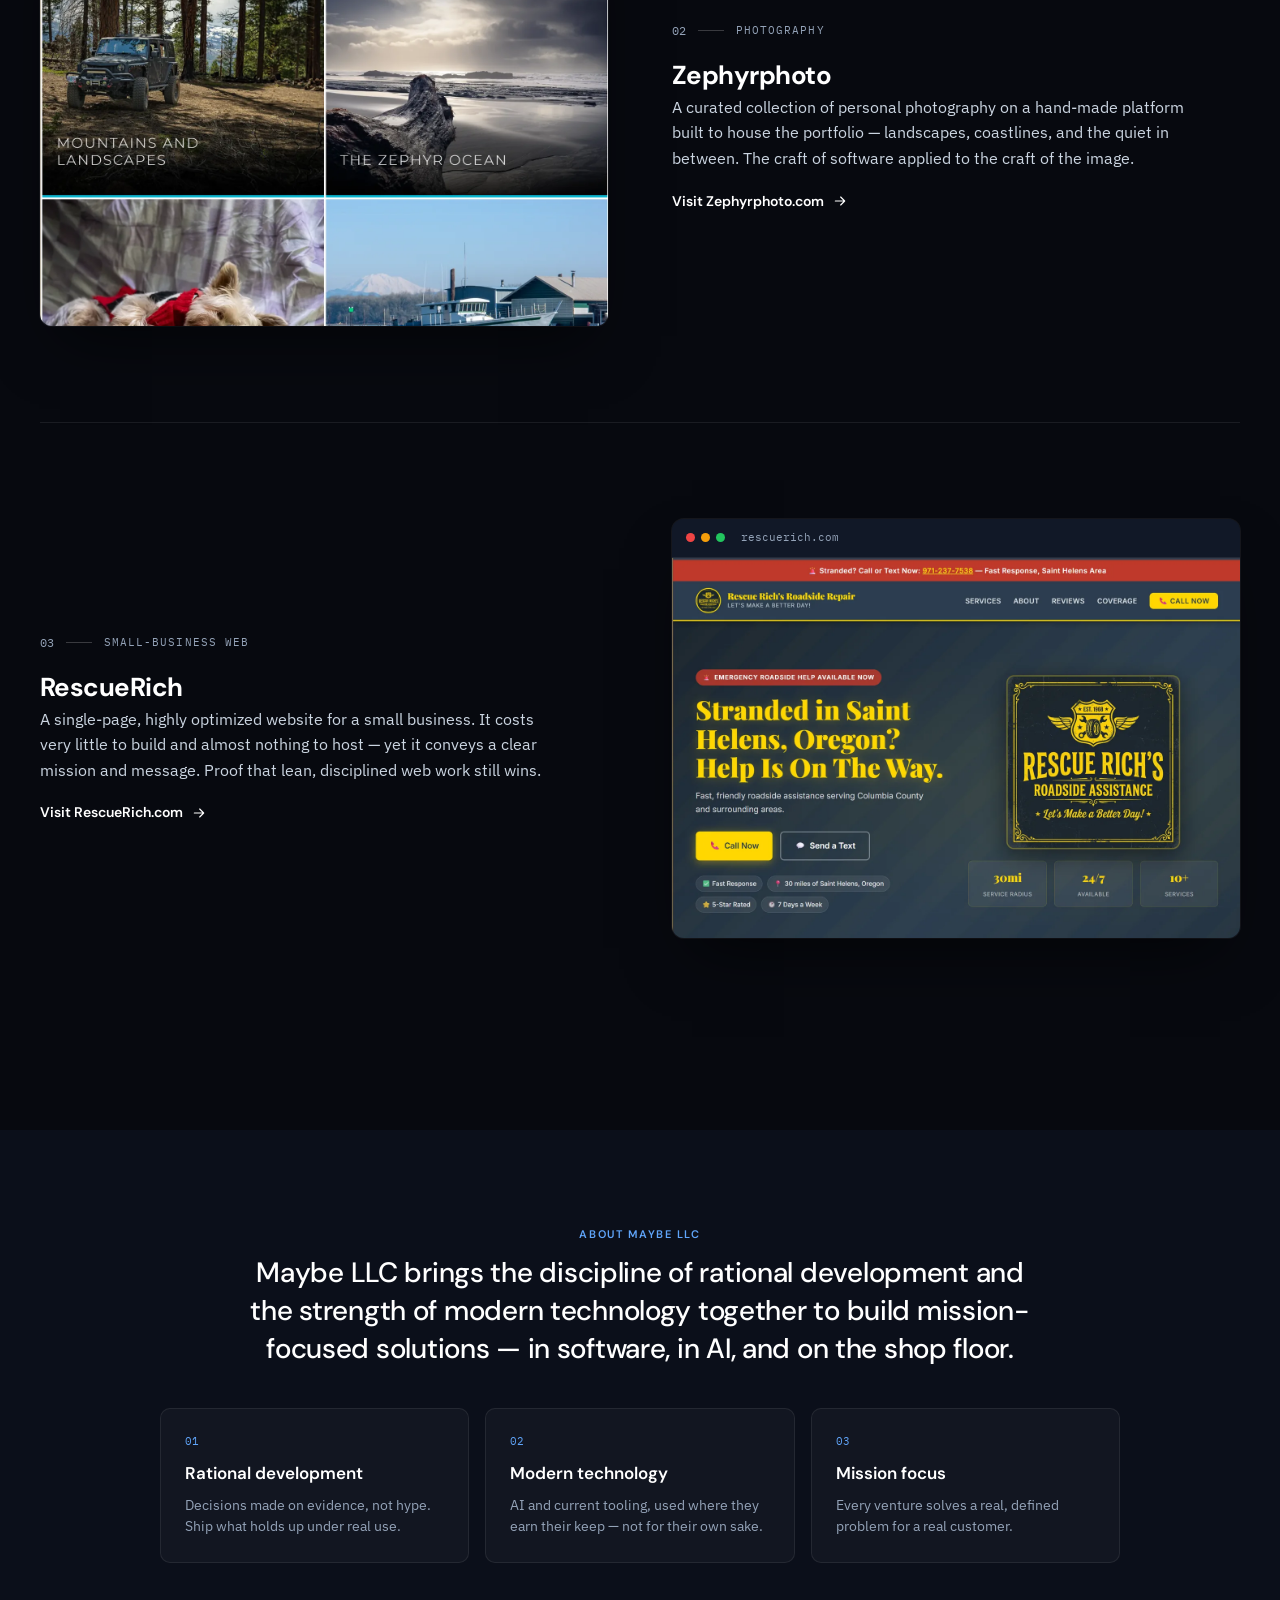
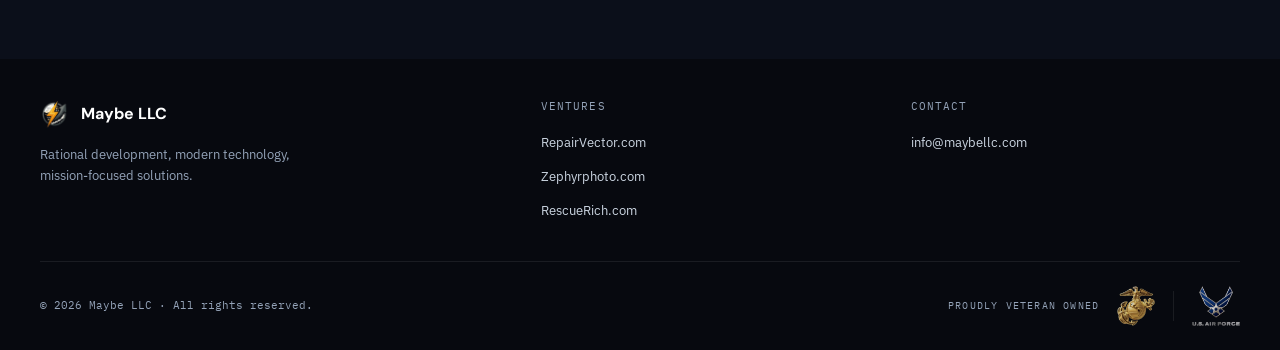
==== commit 6e2c7c85: "fix: address CodeRabbit review on PR #1 - Lazy-load the three below-the-fold venture preview images " ====
--- a/index.html
+++ b/index.html
@@ -111,7 +111,7 @@
                   <span class="venture__dot venture__dot--clear"></span>
                   <span class="venture__url">repairvector.com</span>
                 </div>
-                <img src="/assets/images/portfolio/repairvector.webp" alt="RepairVector diagnostic platform" width="1400" height="1147">
+                <img src="/assets/images/portfolio/repairvector.webp" alt="RepairVector diagnostic platform" width="1400" height="1147" loading="lazy" decoding="async">
               </div>
               <div class="venture__badge">
                 <span class="venture__dot venture__dot--clear"></span>
@@ -144,7 +144,7 @@
                   <span class="venture__dot venture__dot--clear"></span>
                   <span class="venture__url">zephyrphoto.com</span>
                 </div>
-                <img src="/assets/images/portfolio/zephyr.webp" alt="Zephyr Photography portfolio" width="1400" height="1154">
+                <img src="/assets/images/portfolio/zephyr.webp" alt="Zephyr Photography portfolio" width="1400" height="1154" loading="lazy" decoding="async">
               </div>
             </div>
           </article>
@@ -173,7 +173,7 @@
                   <span class="venture__dot venture__dot--clear"></span>
                   <span class="venture__url">rescuerich.com</span>
                 </div>
-                <img src="/assets/images/portfolio/rescuerich.webp" alt="Rescue Rich's Roadside Assistance" width="1400" height="936">
+                <img src="/assets/images/portfolio/rescuerich.webp" alt="Rescue Rich's Roadside Assistance" width="1400" height="936" loading="lazy" decoding="async">
               </div>
             </div>
           </article>
--- a/assets/css/styles.css
+++ b/assets/css/styles.css
@@ -520,7 +520,7 @@
   font-size: 10.5px;
   text-transform: uppercase;
   letter-spacing: 0.1em;
-  color: var(--panel-500);
+  color: var(--panel-400);
   margin-bottom: 14px;
 }
 
@@ -559,7 +559,7 @@
 .site-footer__copyright {
   font-family: var(--font-mono);
   font-size: 11px;
-  color: var(--panel-500);
+  color: var(--panel-400);
 }
 
 .site-footer__veteran {
@@ -574,7 +574,7 @@
   font-size: 10px;
   text-transform: uppercase;
   letter-spacing: 0.12em;
-  color: var(--panel-500);
+  color: var(--panel-400);
 }
 
 .site-footer__badges {
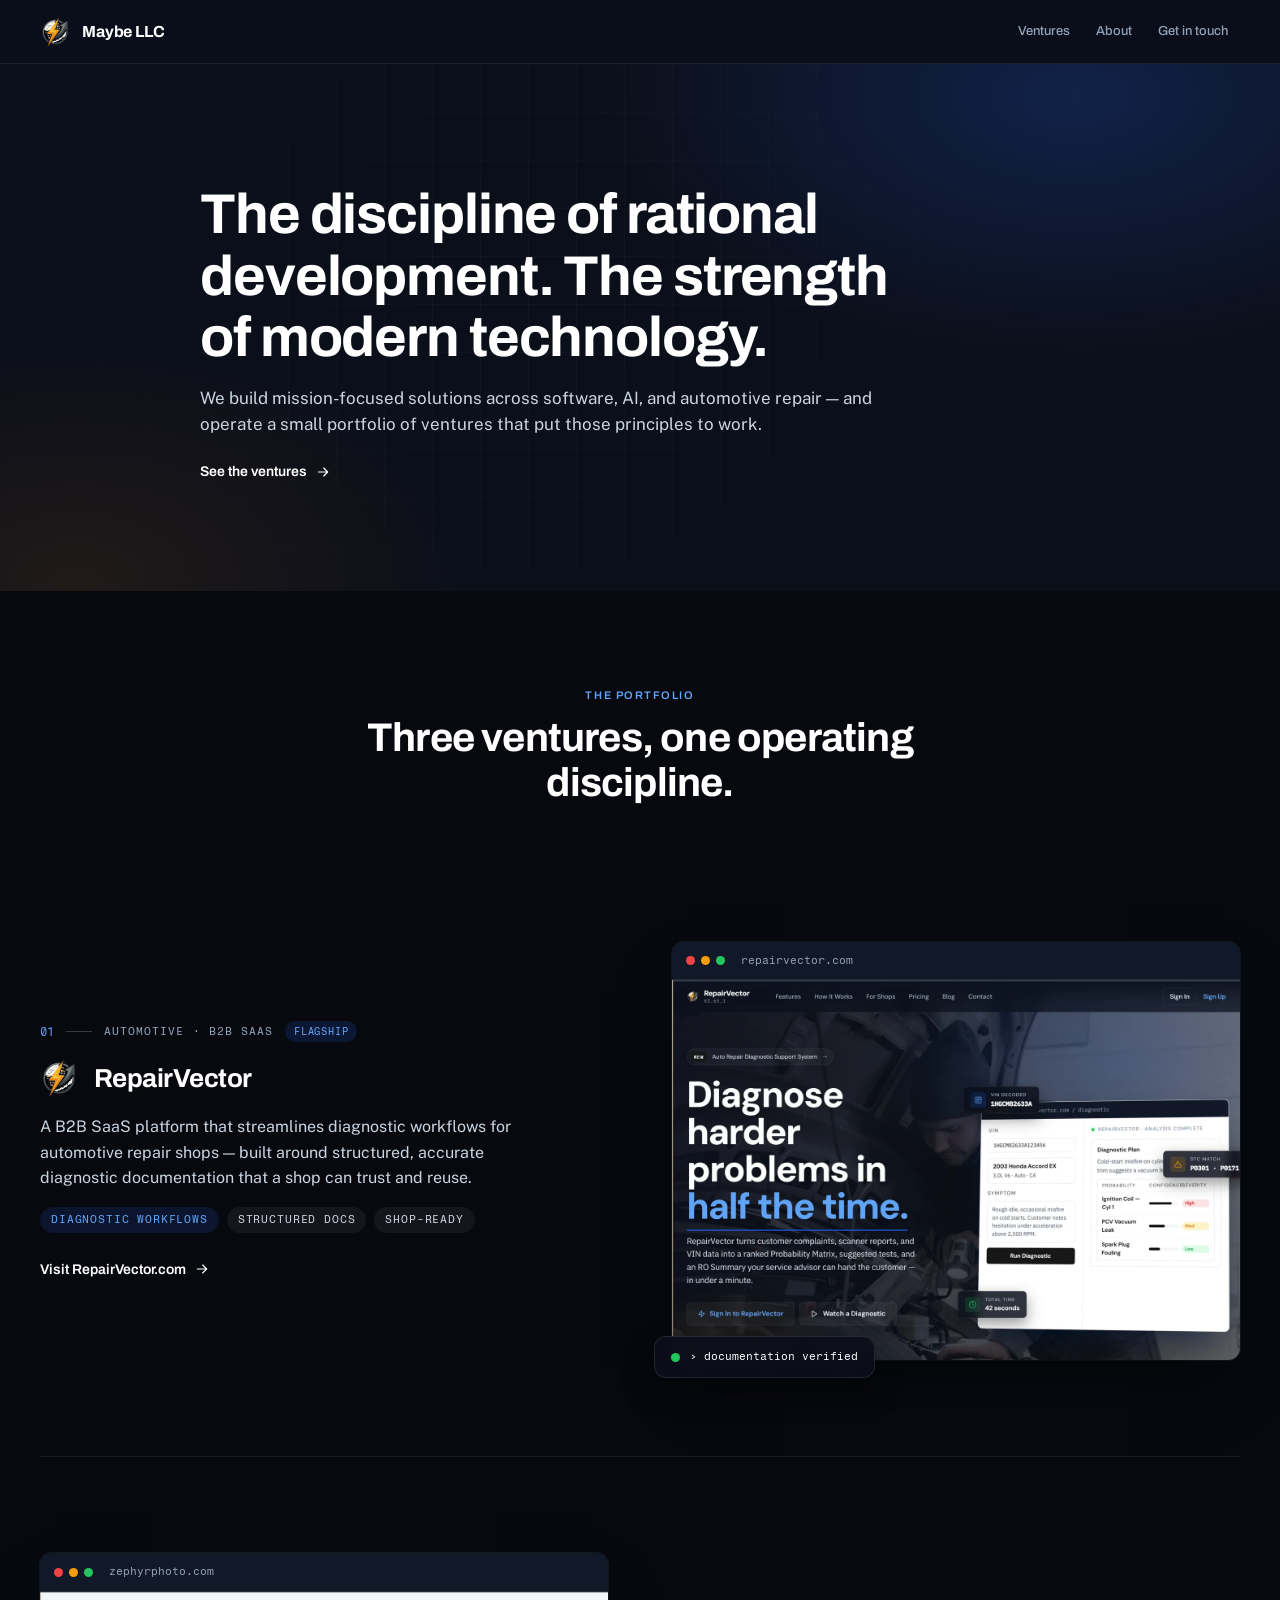
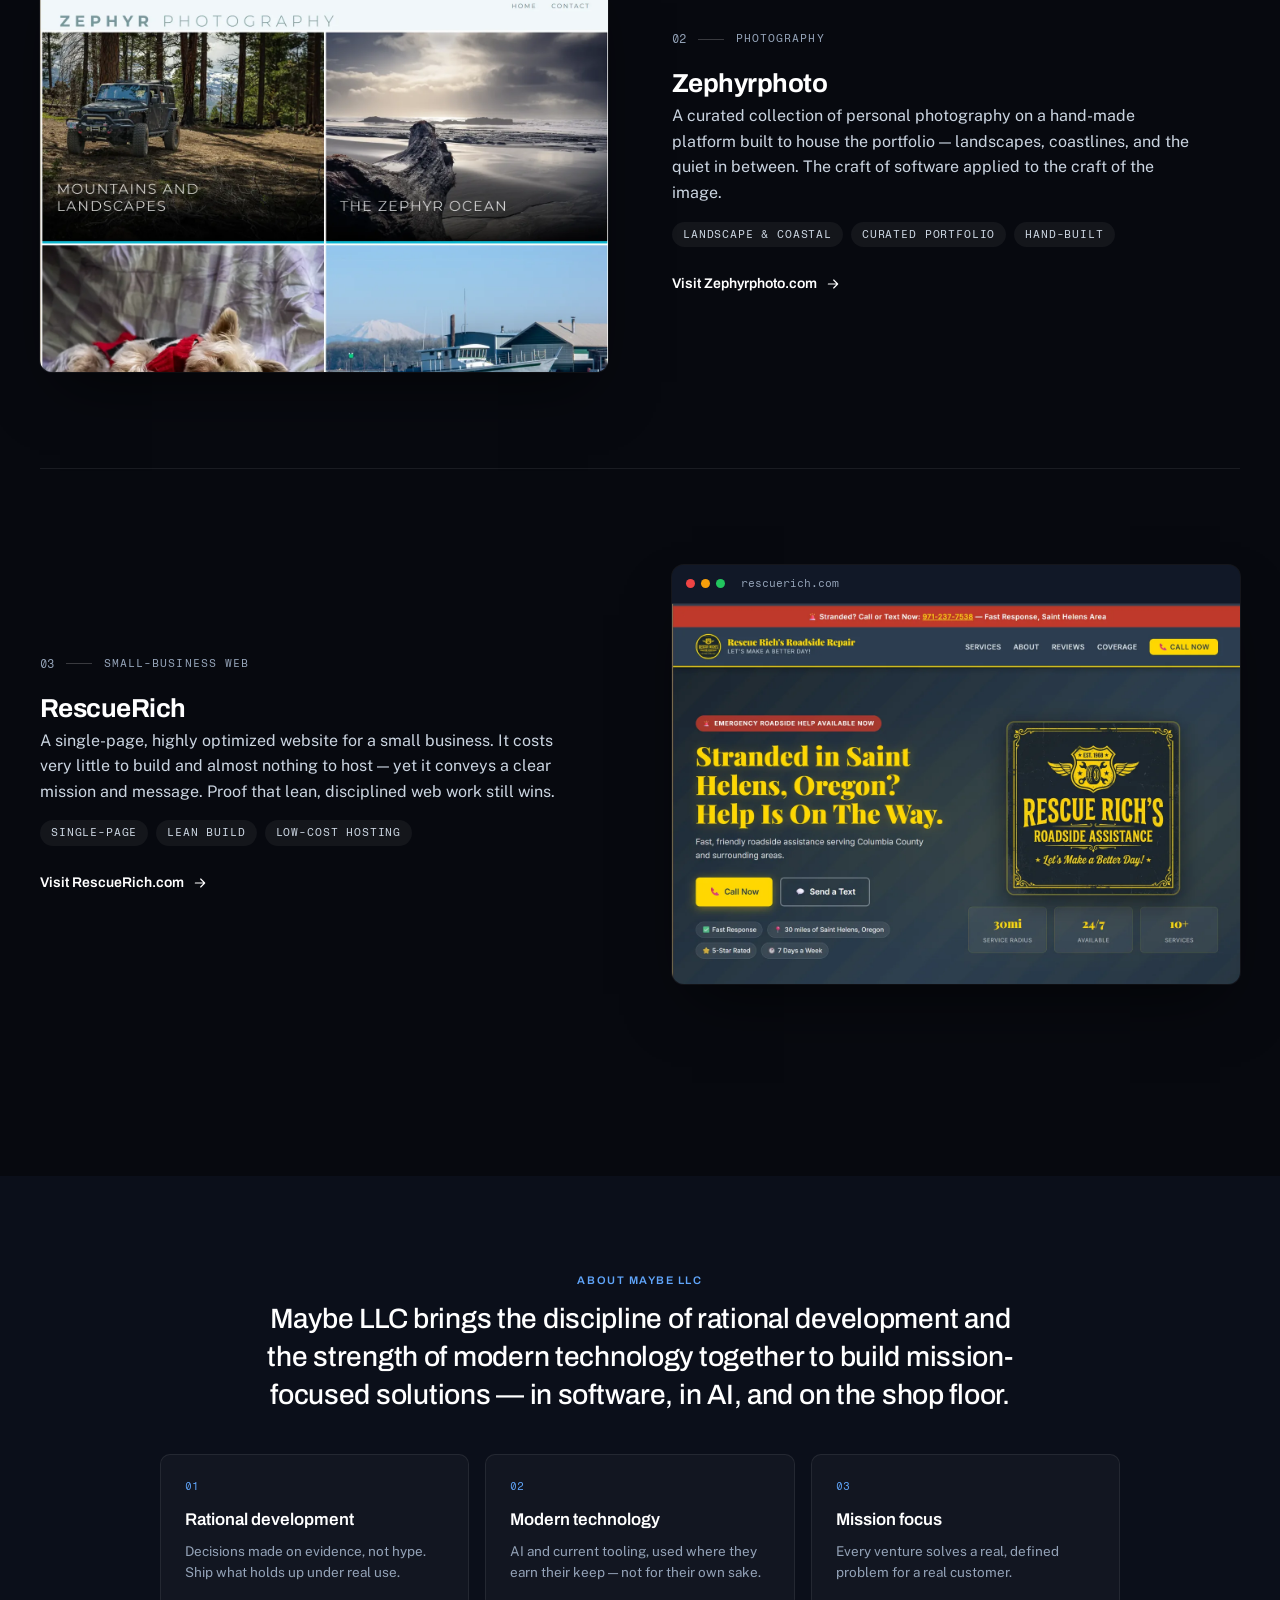
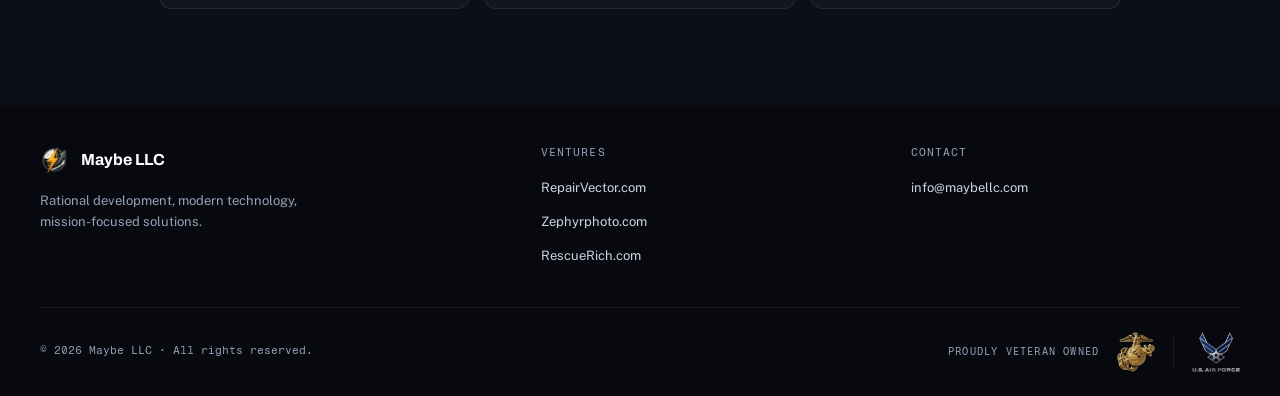
==== commit 823b4e22: "fix: implement full /impeccable critique remediation on index.html Dual-agent critique (31/40) flagg" ====
--- a/index.html
+++ b/index.html
@@ -31,7 +31,7 @@
        every font-family declaration falls back to the system sans stack. -->
   <link rel="preconnect" href="https://fonts.googleapis.com">
   <link rel="preconnect" href="https://fonts.gstatic.com" crossorigin>
-  <link rel="stylesheet" href="https://fonts.googleapis.com/css2?family=DM+Sans:wght@500;600;700&amp;family=IBM+Plex+Sans:wght@400;500;600&amp;family=IBM+Plex+Mono:wght@400;500&amp;display=swap">
+  <link rel="stylesheet" href="https://fonts.googleapis.com/css2?family=Archivo:wght@500;600;700;800&amp;family=Public+Sans:wght@400;500;600&amp;family=Fragment+Mono&amp;display=swap">
 
   <link rel="stylesheet" href="/assets/css/styles.css">
 
@@ -69,6 +69,10 @@
       <div class="hero__inner">
         <h1 class="hero__title">The discipline of rational development. The strength of modern technology.</h1>
         <p class="hero__lede">We build mission-focused solutions across software, AI, and automotive repair &mdash; and operate a small portfolio of ventures that put those principles to work.</p>
+        <a class="venture__link hero__cta" href="#ventures">
+          See the ventures
+          <svg width="16" height="16" viewBox="0 0 24 24" fill="none" stroke="currentColor" stroke-width="1.75" stroke-linecap="round" stroke-linejoin="round" aria-hidden="true"><path d="M5 12h14M13 6l6 6-6 6"/></svg>
+        </a>
       </div>
     </section>
 
@@ -87,6 +91,10 @@
                 <span class="venture__rule"></span>
                 <span class="venture__category">Automotive &middot; B2B SaaS</span>
                 <span class="venture__flag">Flagship</span>
+                <span class="venture__verified-inline">
+                  <span class="venture__dot venture__dot--clear"></span>
+                  documentation verified
+                </span>
               </div>
               <div class="venture__brand">
                 <img src="/assets/images/logo.webp" alt="" width="256" height="256">
@@ -101,6 +109,7 @@
               <a class="venture__link" href="https://repairvector.com" target="_blank" rel="noopener">
                 Visit RepairVector.com
                 <svg width="16" height="16" viewBox="0 0 24 24" fill="none" stroke="currentColor" stroke-width="1.75" stroke-linecap="round" stroke-linejoin="round" aria-hidden="true"><path d="M5 12h14M13 6l6 6-6 6"/></svg>
+                <span class="sr-only"> (opens in new tab)</span>
               </a>
             </div>
             <div class="venture__preview">
@@ -131,9 +140,15 @@
               </div>
               <h3 class="venture__title">Zephyrphoto</h3>
               <p class="venture__desc">A curated collection of personal photography on a hand-made platform built to house the portfolio &mdash; landscapes, coastlines, and the quiet in between. The craft of software applied to the craft of the image.</p>
+              <ul class="venture__tags">
+                <li>Landscape &amp; Coastal</li>
+                <li>Curated Portfolio</li>
+                <li>Hand-built</li>
+              </ul>
               <a class="venture__link" href="https://zephyrphoto.com" target="_blank" rel="noopener">
                 Visit Zephyrphoto.com
                 <svg width="16" height="16" viewBox="0 0 24 24" fill="none" stroke="currentColor" stroke-width="1.75" stroke-linecap="round" stroke-linejoin="round" aria-hidden="true"><path d="M5 12h14M13 6l6 6-6 6"/></svg>
+                <span class="sr-only"> (opens in new tab)</span>
               </a>
             </div>
             <div class="venture__preview">
@@ -160,9 +175,15 @@
               </div>
               <h3 class="venture__title">RescueRich</h3>
               <p class="venture__desc">A single-page, highly optimized website for a small business. It costs very little to build and almost nothing to host &mdash; yet it conveys a clear mission and message. Proof that lean, disciplined web work still wins.</p>
+              <ul class="venture__tags">
+                <li>Single-page</li>
+                <li>Lean Build</li>
+                <li>Low-cost Hosting</li>
+              </ul>
               <a class="venture__link" href="https://rescuerich.com" target="_blank" rel="noopener">
                 Visit RescueRich.com
                 <svg width="16" height="16" viewBox="0 0 24 24" fill="none" stroke="currentColor" stroke-width="1.75" stroke-linecap="round" stroke-linejoin="round" aria-hidden="true"><path d="M5 12h14M13 6l6 6-6 6"/></svg>
+                <span class="sr-only"> (opens in new tab)</span>
               </a>
             </div>
             <div class="venture__preview">
@@ -219,9 +240,9 @@
         <nav aria-label="Ventures">
           <div class="site-footer__label">Ventures</div>
           <ul class="site-footer__links">
-            <li><a href="https://repairvector.com" target="_blank" rel="noopener">RepairVector.com</a></li>
-            <li><a href="https://zephyrphoto.com" target="_blank" rel="noopener">Zephyrphoto.com</a></li>
-            <li><a href="https://rescuerich.com" target="_blank" rel="noopener">RescueRich.com</a></li>
+            <li><a href="https://repairvector.com" target="_blank" rel="noopener">RepairVector.com<span class="sr-only"> (opens in new tab)</span></a></li>
+            <li><a href="https://zephyrphoto.com" target="_blank" rel="noopener">Zephyrphoto.com<span class="sr-only"> (opens in new tab)</span></a></li>
+            <li><a href="https://rescuerich.com" target="_blank" rel="noopener">RescueRich.com<span class="sr-only"> (opens in new tab)</span></a></li>
           </ul>
         </nav>
         <div class="site-footer__contact">
--- a/assets/css/styles.css
+++ b/assets/css/styles.css
@@ -4,9 +4,9 @@
 
 :root {
   /* type families */
-  --font-display: "DM Sans", ui-sans-serif, system-ui, sans-serif;
-  --font-body: "IBM Plex Sans", ui-sans-serif, system-ui, sans-serif;
-  --font-mono: "IBM Plex Mono", ui-monospace, "SFMono-Regular", Menlo, monospace;
+  --font-display: "Archivo", ui-sans-serif, system-ui, sans-serif;
+  --font-body: "Public Sans", ui-sans-serif, system-ui, sans-serif;
+  --font-mono: "Fragment Mono", ui-monospace, "SFMono-Regular", Menlo, monospace;
 
   /* garage (dark shell) */
   --garage-950: #07090f;
@@ -63,6 +63,18 @@
 
 a {
   text-decoration: none;
+}
+
+.sr-only {
+  position: absolute;
+  width: 1px;
+  height: 1px;
+  padding: 0;
+  margin: -1px;
+  overflow: hidden;
+  clip: rect(0, 0, 0, 0);
+  white-space: nowrap;
+  border: 0;
 }
 
 :focus-visible {
@@ -139,7 +151,7 @@
   font-weight: 500;
   font-size: 13px;
   color: var(--panel-400);
-  padding: 8px 10px;
+  padding: 12px 12px;
   border-radius: 5px;
   transition: color 150ms, background 150ms;
 }
@@ -195,6 +207,10 @@
   max-width: 680px;
 }
 
+.hero__cta {
+  margin-top: var(--space-3);
+}
+
 /* ===== section shell ===== */
 
 .section {
@@ -411,6 +427,17 @@
 
 .venture__badge {
   display: none;
+}
+
+.venture__verified-inline {
+  display: inline-flex;
+  align-items: center;
+  gap: 6px;
+  font-family: var(--font-mono);
+  font-size: 10px;
+  text-transform: uppercase;
+  letter-spacing: 0.08em;
+  color: var(--panel-400);
 }
 
 /* ===== about ===== */
@@ -677,6 +704,9 @@
     color: #fff;
     white-space: nowrap;
   }
+  .venture__verified-inline {
+    display: none;
+  }
 
   .site-footer__grid {
     grid-template-columns: 1.4fr 1fr 1fr;
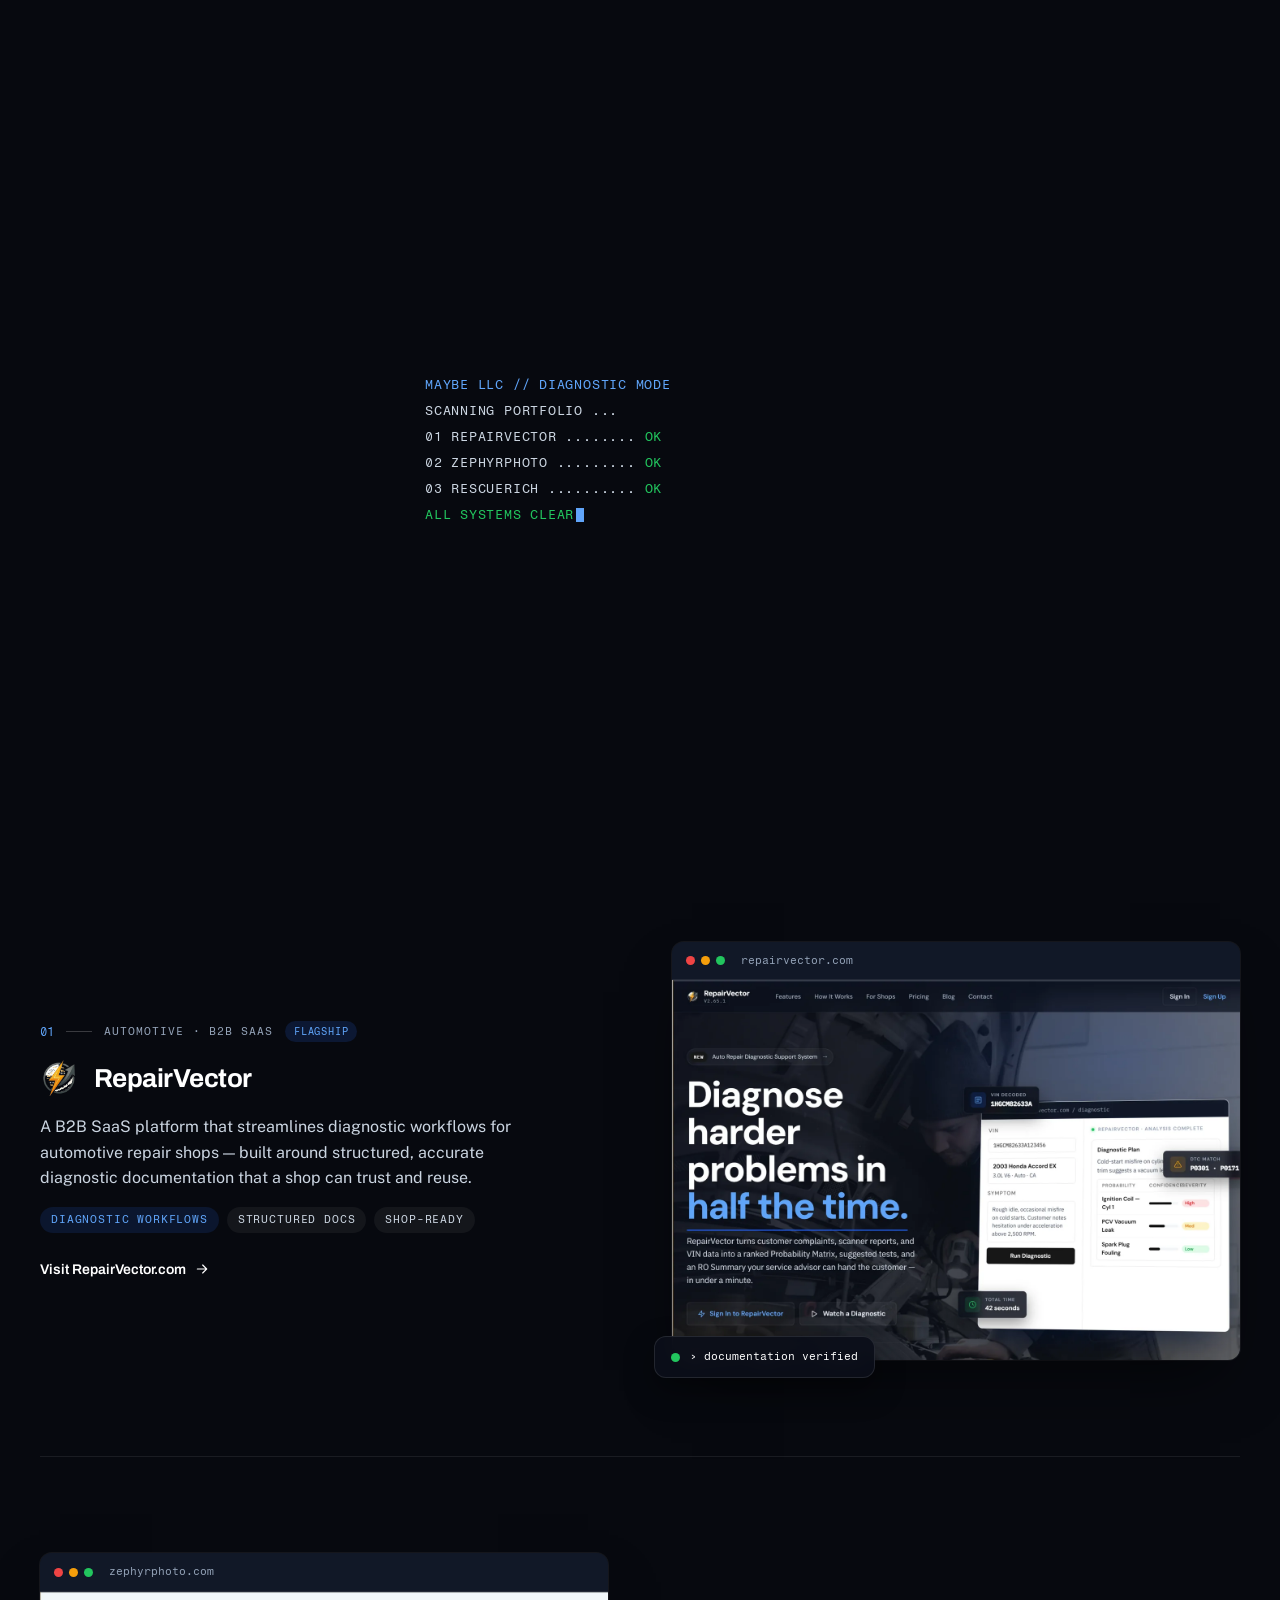
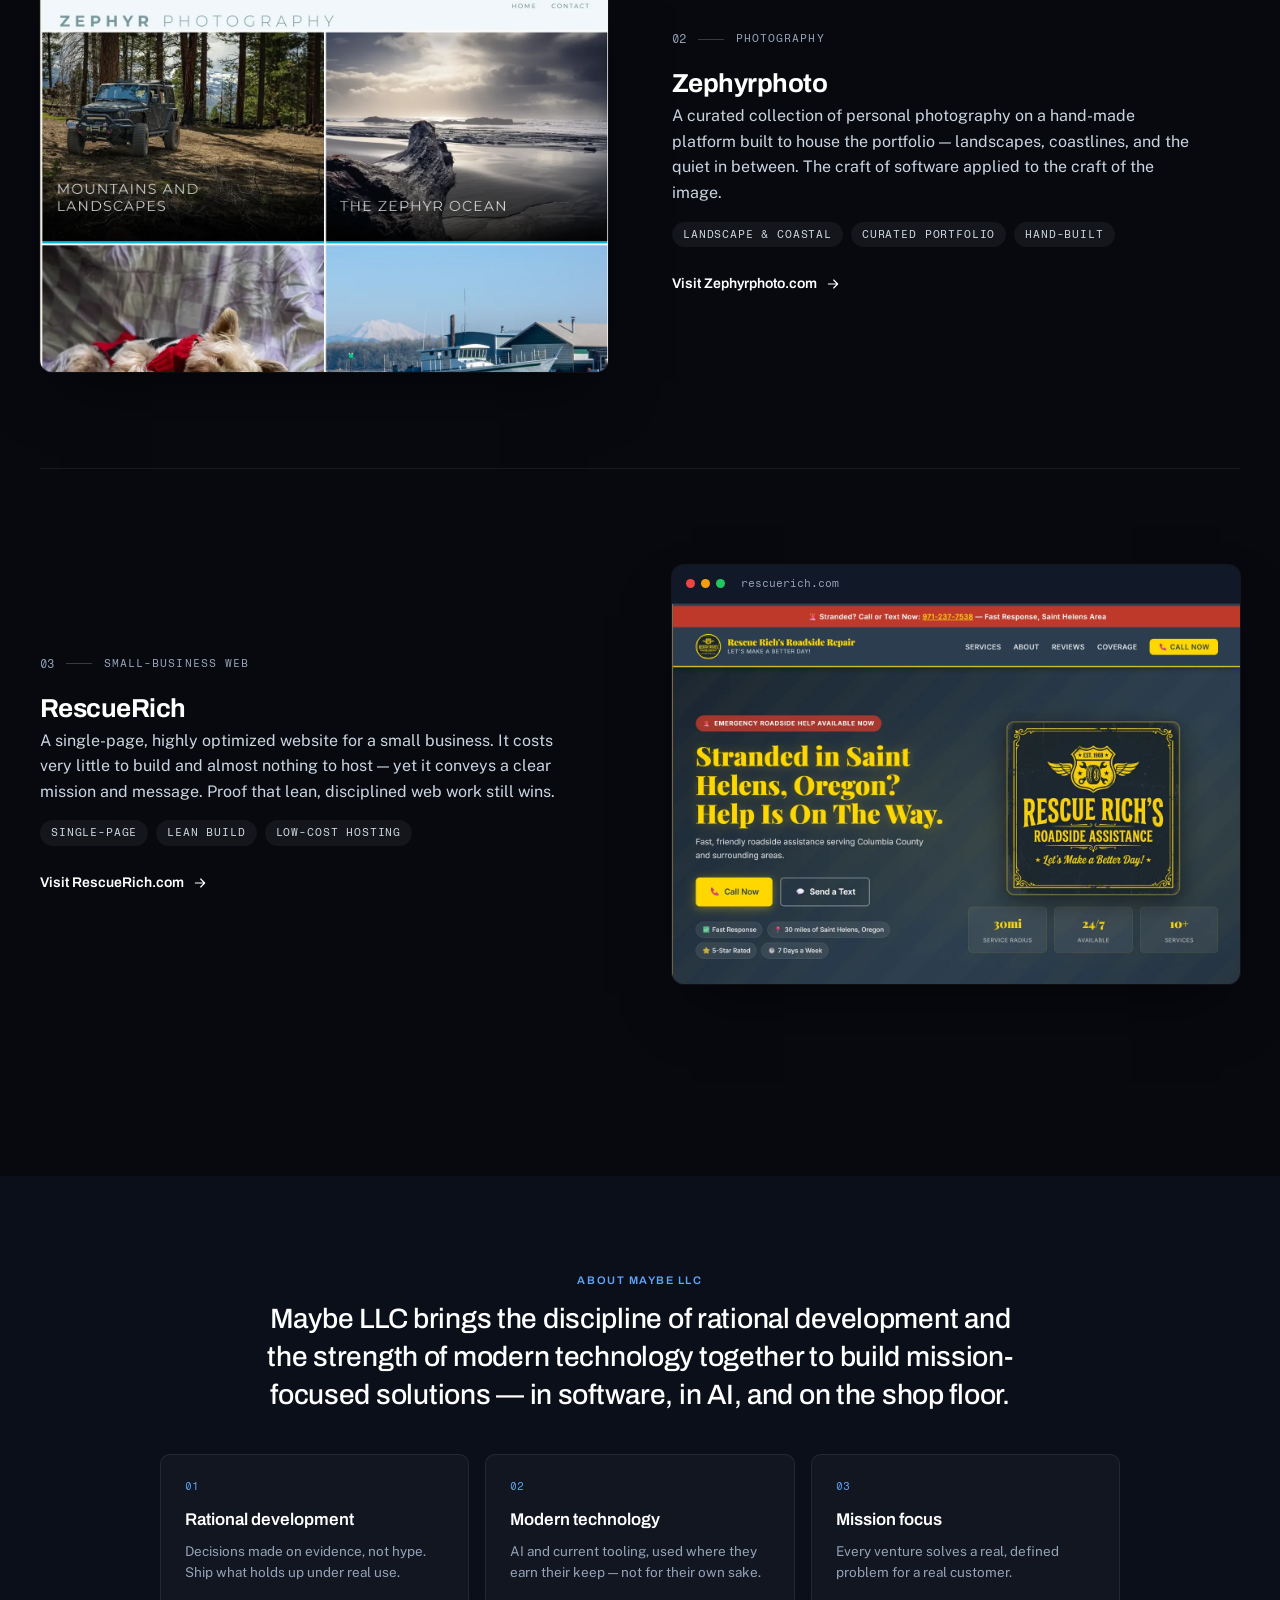
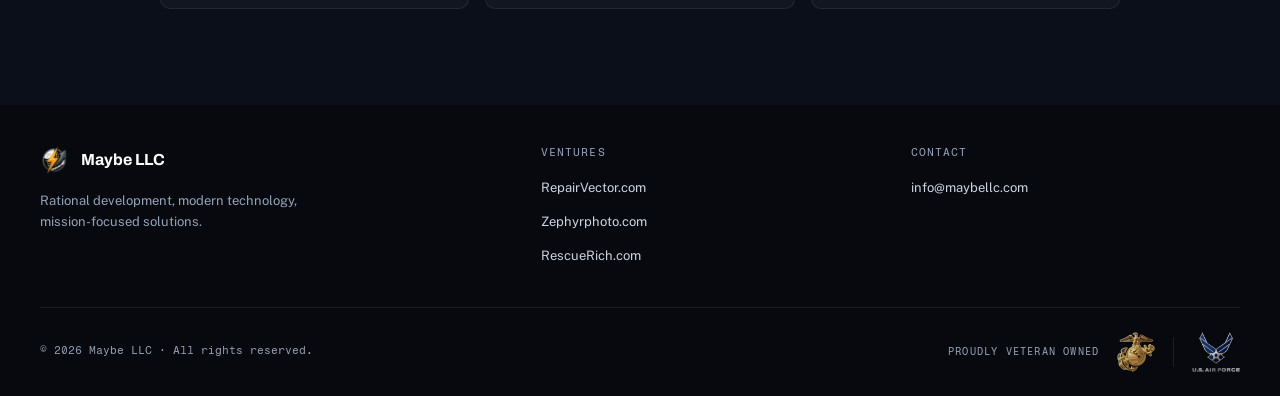
==== commit f206b574: "feat: launch-quality pass — self-hosted fonts, trace scrub, head hardening Speed / privacy: - Fonts " ====
--- a/index.html
+++ b/index.html
@@ -13,6 +13,10 @@
   <meta property="og:description" content="Maybe LLC builds mission-focused solutions in software, AI, and automotive repair, and operates RepairVector, Zephyrphoto, and RescueRich.">
   <meta property="og:url" content="https://maybellc.com/">
   <meta property="og:image" content="https://maybellc.com/assets/images/og-cover.jpg">
+  <meta property="og:image:width" content="1200">
+  <meta property="og:image:height" content="630">
+  <meta property="og:image:alt" content="Maybe LLC — rational development, modern technology">
+  <meta property="og:locale" content="en_US">
   <meta property="og:site_name" content="Maybe LLC">
 
   <!-- Twitter Card -->
@@ -26,12 +30,13 @@
   <link rel="apple-touch-icon" href="/assets/images/apple-touch-icon.png">
   <link rel="manifest" href="/site.webmanifest">
   <meta name="theme-color" content="#0b0f1a">
-
-  <!-- Fonts: Google Fonts CDN. If unreachable the page still reads fine —
-       every font-family declaration falls back to the system sans stack. -->
-  <link rel="preconnect" href="https://fonts.googleapis.com">
-  <link rel="preconnect" href="https://fonts.gstatic.com" crossorigin>
-  <link rel="stylesheet" href="https://fonts.googleapis.com/css2?family=Archivo:wght@500;600;700;800&amp;family=Public+Sans:wght@400;500;600&amp;family=Fragment+Mono&amp;display=swap">
+  <meta name="color-scheme" content="dark">
+
+  <!-- Fonts are self-hosted (see assets/fonts/); every font-family
+       declaration falls back to the system stack if they fail to load. -->
+  <link rel="preload" href="/assets/fonts/archivo-latin.woff2" as="font" type="font/woff2" crossorigin>
+  <link rel="preload" href="/assets/fonts/public-sans-latin.woff2" as="font" type="font/woff2" crossorigin>
+  <link rel="preload" href="/assets/fonts/fragment-mono-latin.woff2" as="font" type="font/woff2" crossorigin>
 
   <link rel="stylesheet" href="/assets/css/styles.css">
 
@@ -41,6 +46,7 @@
     "@context": "https://schema.org",
     "@type": "Organization",
     "name": "Maybe LLC",
+    "description": "Maybe LLC builds mission-focused solutions in software, AI, and automotive repair, and operates RepairVector, Zephyrphoto, and RescueRich.",
     "url": "https://maybellc.com/",
     "logo": "https://maybellc.com/assets/images/logo.webp",
     "email": "info@maybellc.com"
@@ -232,7 +238,7 @@
       <div class="site-footer__grid">
         <div>
           <div class="site-footer__brand">
-            <img src="/assets/images/logo.webp" alt="" width="256" height="256">
+            <img src="/assets/images/logo.webp" alt="" width="256" height="256" loading="lazy" decoding="async">
             Maybe&nbsp;LLC
           </div>
           <p class="site-footer__tagline">Rational development, modern technology, mission-focused solutions.</p>
@@ -255,9 +261,9 @@
         <div class="site-footer__veteran">
           <span class="site-footer__veteran-label">Proudly veteran owned</span>
           <div class="site-footer__badges">
-            <img src="/assets/images/veteran/usmc.webp" alt="United States Marine Corps" title="U.S. Marine Corps — Veteran Owned" width="287" height="300">
+            <img src="/assets/images/veteran/usmc.webp" alt="United States Marine Corps" title="U.S. Marine Corps — Veteran Owned" width="287" height="300" loading="lazy" decoding="async">
             <span class="site-footer__badge-divider"></span>
-            <img src="/assets/images/veteran/usaf.webp" alt="United States Air Force" title="U.S. Air Force — Veteran Owned" width="357" height="300">
+            <img src="/assets/images/veteran/usaf.webp" alt="United States Air Force" title="U.S. Air Force — Veteran Owned" width="357" height="300" loading="lazy" decoding="async">
           </div>
         </div>
       </div>
--- a/assets/css/styles.css
+++ b/assets/css/styles.css
@@ -1,6 +1,29 @@
-/* Maybe LLC — base styles.
-   Tokens are a focused subset of the Claude Design export's design
-   system (colors_and_type.css), scoped to what this one page needs. */
+/* Maybe LLC — maybellc.com */
+
+/* Self-hosted fonts (SIL OFL 1.1 — see /assets/fonts/OFL.txt).
+   Latin subset, woff2 only. Archivo ships as one variable file
+   covering the 500–700 weights this page uses. */
+@font-face {
+  font-family: "Archivo";
+  font-style: normal;
+  font-weight: 500 700;
+  font-display: swap;
+  src: url("/assets/fonts/archivo-latin.woff2") format("woff2");
+}
+@font-face {
+  font-family: "Public Sans";
+  font-style: normal;
+  font-weight: 400;
+  font-display: swap;
+  src: url("/assets/fonts/public-sans-latin.woff2") format("woff2");
+}
+@font-face {
+  font-family: "Fragment Mono";
+  font-style: normal;
+  font-weight: 400;
+  font-display: swap;
+  src: url("/assets/fonts/fragment-mono-latin.woff2") format("woff2");
+}
 
 :root {
   /* type families */
@@ -181,8 +204,23 @@
   mask-image: radial-gradient(circle at 42% 42%, #000 0%, transparent 72%);
 }
 
+/* The live canvas scene (main.js) replaces the static CSS grid when it
+   boots; without JS the ::before grid above is the fallback. */
+.hero--live::before {
+  display: none;
+}
+.hero__scene {
+  position: absolute;
+  inset: 0;
+  z-index: 0;
+  width: 100%;
+  height: 100%;
+  pointer-events: none;
+}
+
 .hero__inner {
   position: relative;
+  z-index: 1;
   max-width: 960px;
   margin: 0 auto;
   padding: var(--space-5) var(--space-3) var(--space-4);
@@ -379,13 +417,84 @@
 
 .venture__preview {
   position: relative;
+  /* Depth stage for the 3D tilt main.js applies to the frame. */
+  perspective: 1100px;
 }
 
 .venture__frame {
+  position: relative;
   border-radius: var(--radius-card);
   overflow: hidden;
   background: var(--garage-900);
   box-shadow: 0 30px 60px -20px rgba(0, 0, 0, 0.6), 0 0 0 1px rgba(255, 255, 255, 0.06);
+  transform-style: preserve-3d;
+}
+
+/* Glare streak that slides across the frame glass while tilting.
+   Driven by --glare-x / --glare-o from main.js; inert without JS. */
+.venture__frame::after {
+  content: "";
+  position: absolute;
+  inset: 0;
+  z-index: 3;
+  pointer-events: none;
+  background: linear-gradient(
+    105deg,
+    transparent 42%,
+    rgba(255, 255, 255, 0.09) 50%,
+    transparent 58%
+  );
+  transform: translateX(var(--glare-x, -120%));
+  opacity: var(--glare-o, 0);
+}
+
+/* Diagnostic corner brackets main.js draws onto each frame when it
+   powers on. Injected by JS only — absent without it. */
+.frame-bracket {
+  position: absolute;
+  z-index: 2;
+  width: 18px;
+  height: 18px;
+  border: 2px solid var(--torque-400);
+  opacity: 0.55;
+  pointer-events: none;
+}
+.frame-bracket--tl {
+  top: 8px;
+  left: 8px;
+  border-right: none;
+  border-bottom: none;
+}
+.frame-bracket--tr {
+  top: 8px;
+  right: 8px;
+  border-left: none;
+  border-bottom: none;
+}
+.frame-bracket--bl {
+  bottom: 8px;
+  left: 8px;
+  border-right: none;
+  border-top: none;
+}
+.frame-bracket--br {
+  bottom: 8px;
+  right: 8px;
+  border-left: none;
+  border-top: none;
+}
+
+/* CRT scanline overlay main.js injects during a frame's power-on. */
+.crt-lines {
+  position: absolute;
+  inset: 0;
+  z-index: 1;
+  pointer-events: none;
+  background: repeating-linear-gradient(
+    to bottom,
+    transparent 0 2px,
+    rgba(0, 0, 0, 0.32) 2px 4px
+  );
 }
 
 .venture__browser-bar {
@@ -428,6 +537,7 @@
 .venture__badge {
   display: none;
 }
+
 
 .venture__verified-inline {
   display: inline-flex;
@@ -621,6 +731,123 @@
   background: var(--border-on-dark);
 }
 
+/* ===== overdrive chrome (all elements below are injected by main.js;
+   the no-JS page never renders them) ===== */
+
+/* Terminal boot takeover: a once-per-session diagnostic self-test that
+   types out, then wipes up to reveal the page. */
+.boot {
+  position: fixed;
+  inset: 0;
+  z-index: 90; /* nav 50 < hud 60 < boot 90 < skip-link 100 */
+  display: flex;
+  align-items: center;
+  justify-content: center;
+  background: var(--garage-950);
+}
+
+.boot__log {
+  font-family: var(--font-mono);
+  font-size: 13px;
+  line-height: 2;
+  letter-spacing: 0.06em;
+  color: var(--panel-300);
+  min-width: min(430px, 84vw);
+}
+
+.boot__line {
+  white-space: pre;
+  min-height: 2em;
+}
+
+.boot__head {
+  color: var(--torque-400);
+}
+
+.boot__ok {
+  color: var(--clear-500);
+}
+
+.boot__cursor {
+  display: inline-block;
+  width: 0.6em;
+  height: 1.05em;
+  margin-left: 2px;
+  vertical-align: text-bottom;
+  background: var(--torque-400);
+  animation: boot-blink 800ms steps(1) infinite;
+}
+
+@keyframes boot-blink {
+  50% {
+    opacity: 0;
+  }
+}
+
+/* Duration must match WIPE_MS in main.js — the overlay is removed from the
+   DOM on the same clock. */
+.boot--out {
+  animation: boot-out 520ms cubic-bezier(0.22, 1, 0.36, 1) forwards;
+}
+
+@keyframes boot-out {
+  to {
+    clip-path: inset(0 0 100% 0);
+  }
+}
+
+/* HUD scan rail: fixed right-edge scroll telemetry (section + percent). */
+.hud {
+  position: fixed;
+  right: 14px;
+  top: 50%;
+  z-index: 60;
+  display: none;
+  flex-direction: column;
+  align-items: center;
+  gap: 14px;
+  transform: translateY(-50%);
+  pointer-events: none;
+}
+
+.hud__track {
+  position: relative;
+  width: 2px;
+  height: 150px;
+  background: rgba(255, 255, 255, 0.12);
+}
+
+.hud__thumb {
+  position: absolute;
+  top: 0;
+  left: -1px;
+  width: 4px;
+  height: 26px;
+  background: var(--torque-400);
+  box-shadow: 0 0 12px rgba(37, 99, 235, 0.8);
+}
+
+.hud__label {
+  writing-mode: vertical-rl;
+  font-family: var(--font-mono);
+  font-size: 10px;
+  letter-spacing: 0.14em;
+  text-transform: uppercase;
+  color: var(--panel-400);
+}
+
+@media (min-width: 900px) {
+  .hud {
+    display: flex;
+  }
+}
+
+@media (prefers-reduced-motion: reduce) {
+  html {
+    scroll-behavior: auto;
+  }
+}
+
 /* ===== 404 ===== */
 
 .not-found {
@@ -631,7 +858,7 @@
   color: var(--torque-400);
 }
 
-/* ===== breakpoints (mobile-first — the export defined desktop only) ===== */
+/* ===== breakpoints (mobile-first) ===== */
 
 @media (min-width: 640px) {
   .hero__title {
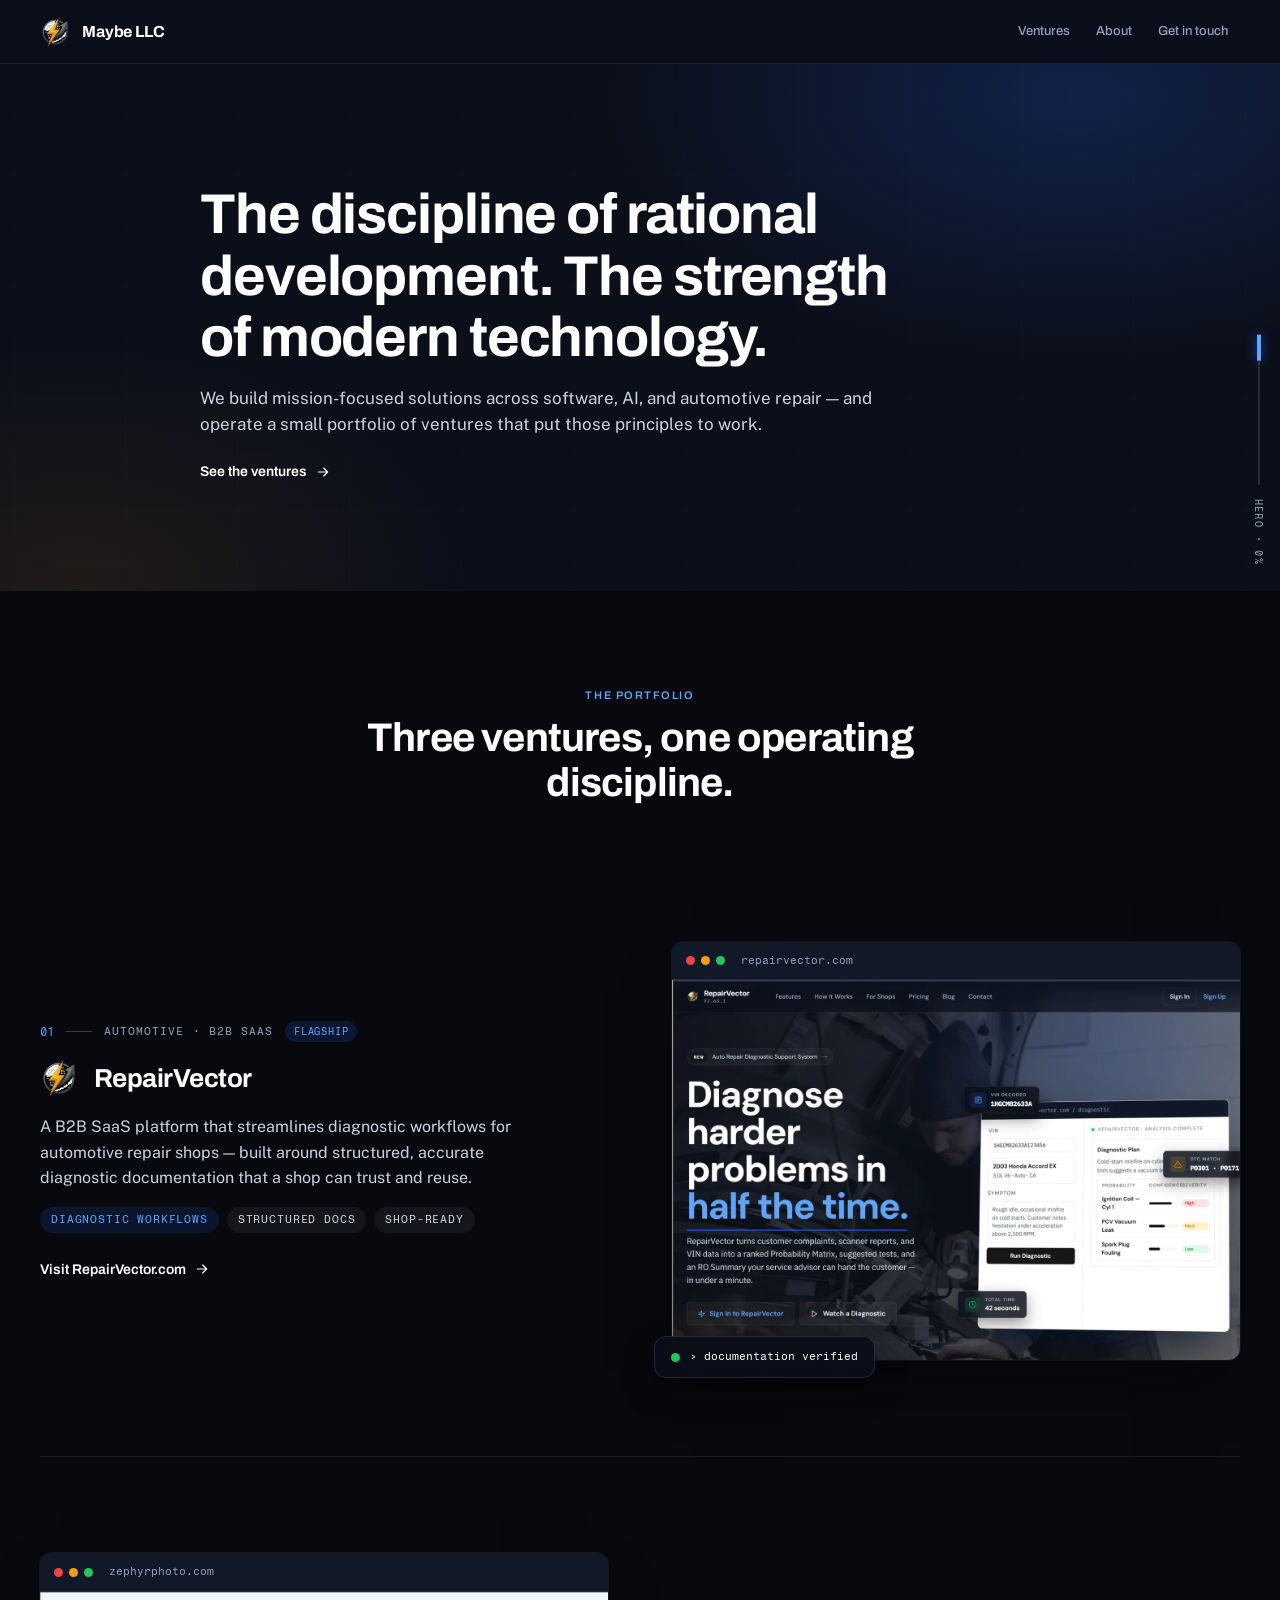
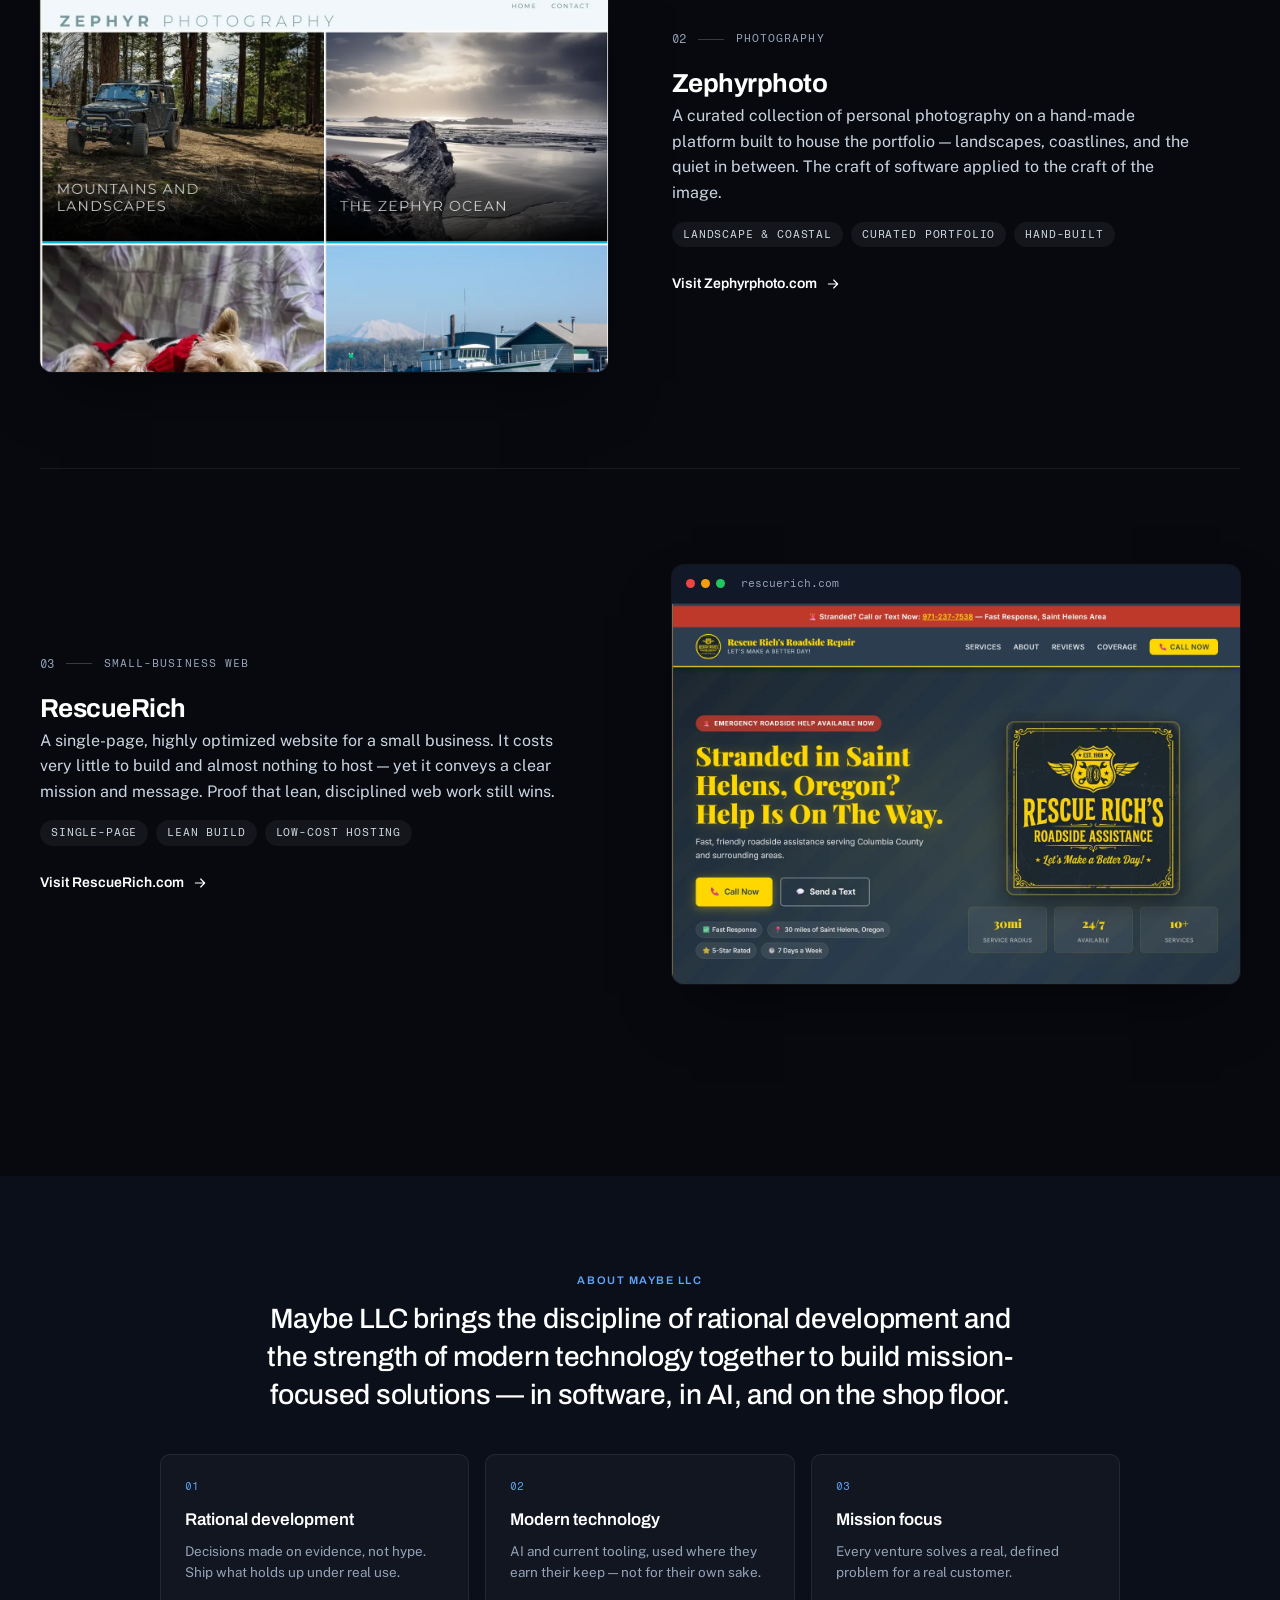
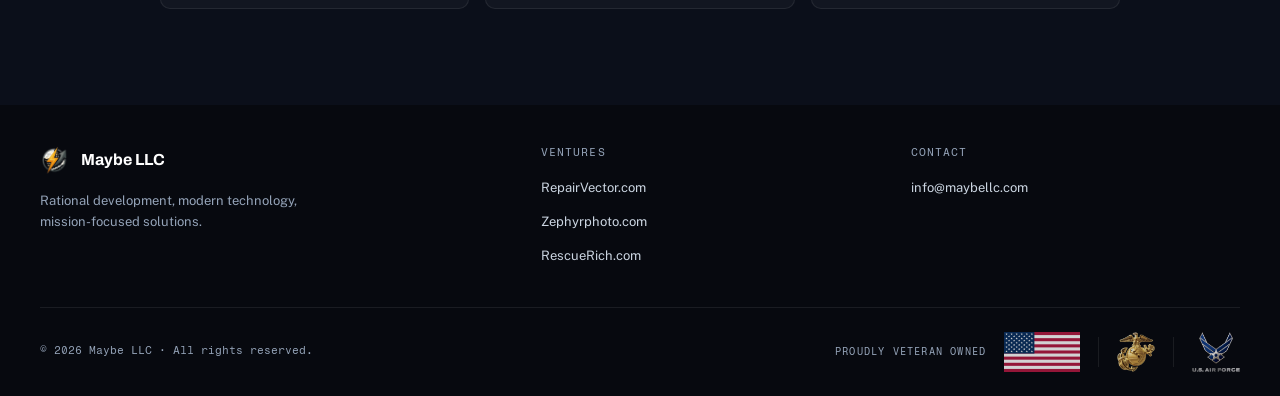
==== commit 0acbc28a: "feat: add US flag to veteran footer badge row Exact-spec SVG (EO 10834 geometry, official Old Glory " ====
--- a/index.html
+++ b/index.html
@@ -261,6 +261,8 @@
         <div class="site-footer__veteran">
           <span class="site-footer__veteran-label">Proudly veteran owned</span>
           <div class="site-footer__badges">
+            <img src="/assets/images/veteran/us-flag.svg" alt="Flag of the United States" title="United States of America" width="570" height="300" loading="lazy" decoding="async">
+            <span class="site-footer__badge-divider"></span>
             <img src="/assets/images/veteran/usmc.webp" alt="United States Marine Corps" title="U.S. Marine Corps — Veteran Owned" width="287" height="300" loading="lazy" decoding="async">
             <span class="site-footer__badge-divider"></span>
             <img src="/assets/images/veteran/usaf.webp" alt="United States Air Force" title="U.S. Air Force — Veteran Owned" width="357" height="300" loading="lazy" decoding="async">
